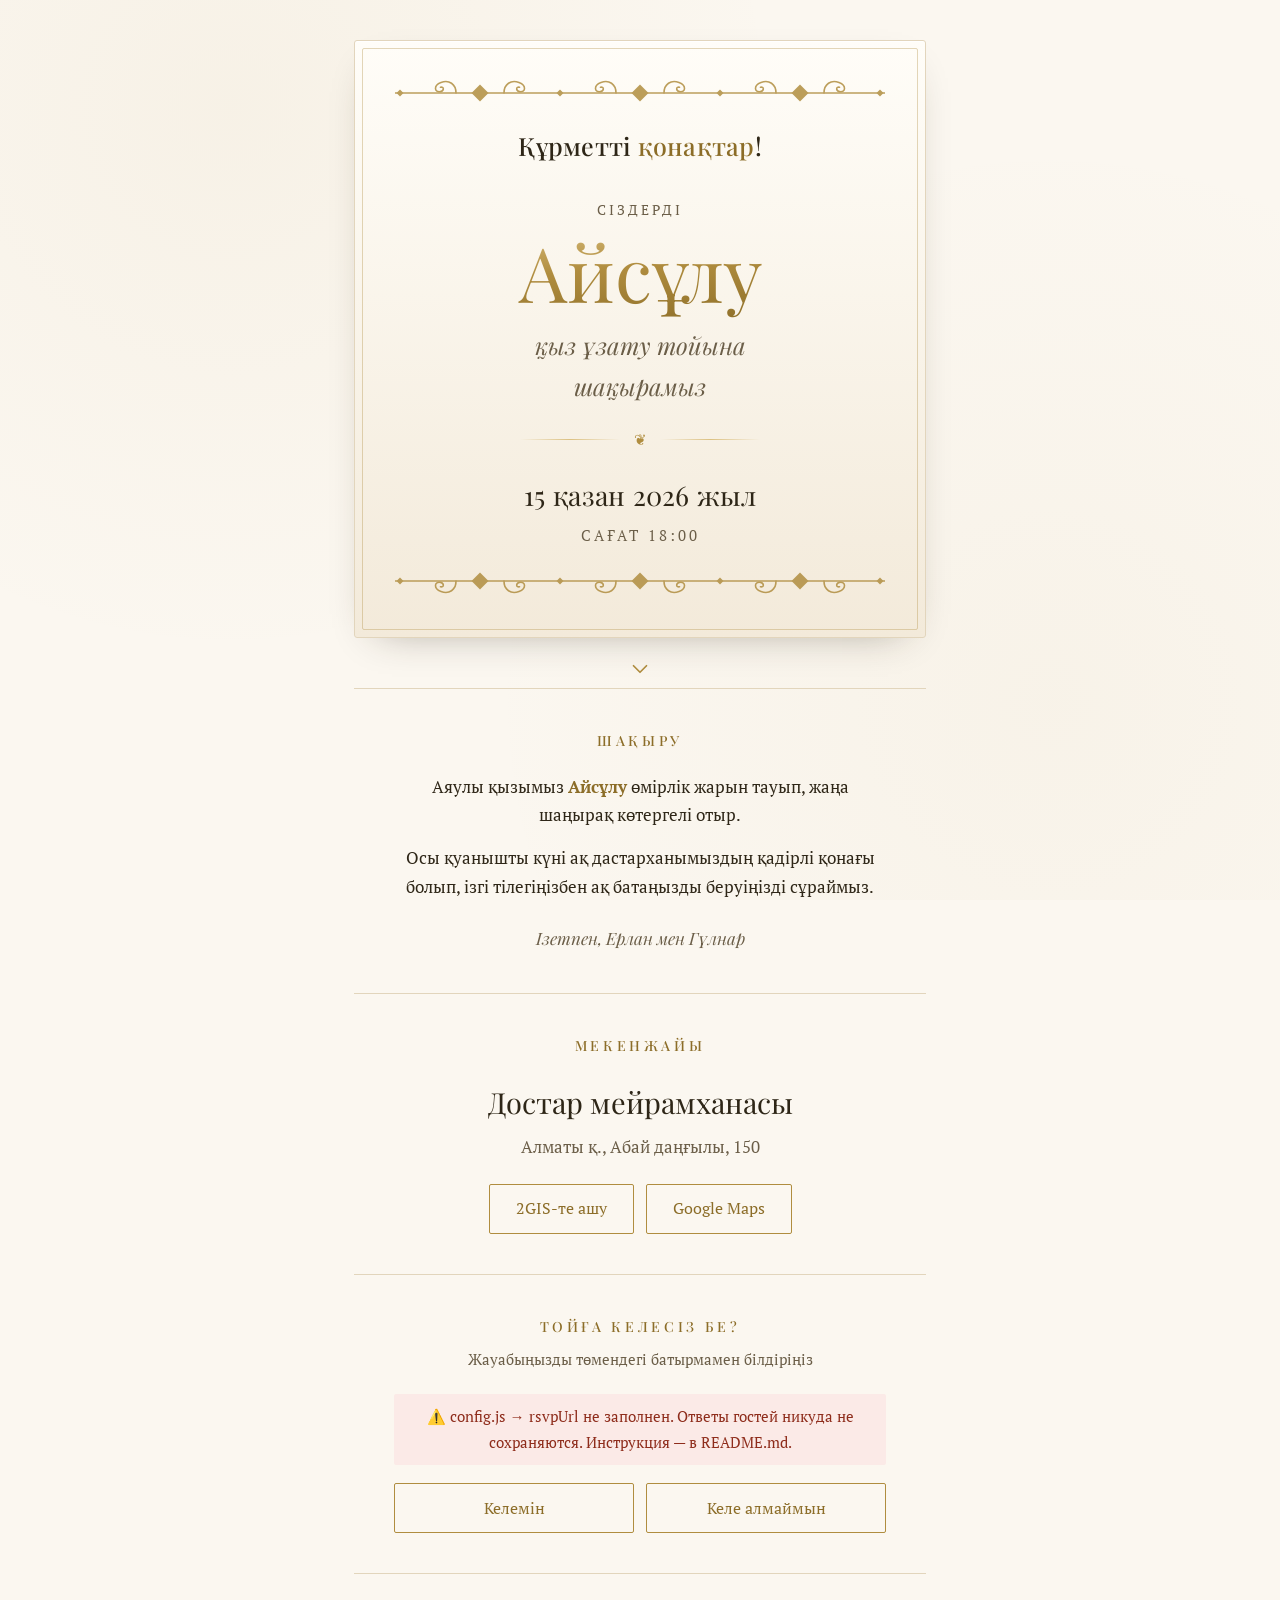
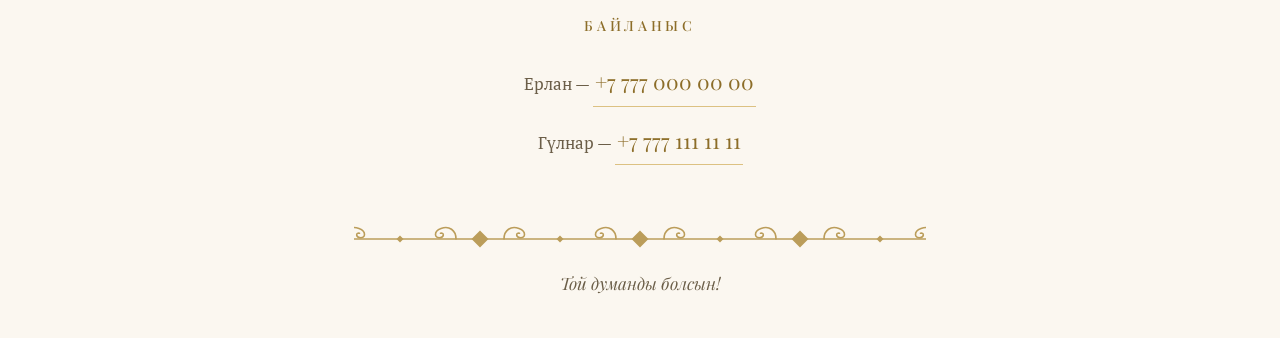
==== index.html @ c357ada1 "init" ====
<!doctype html>
<html lang="kk">
<head>
<meta charset="utf-8">
<meta name="viewport" content="width=device-width, initial-scale=1, viewport-fit=cover">
<title>Қыз ұзату тойына шақыру</title>
<meta name="description" content="Қыз ұзату тойына арналған шақыру">
<meta name="theme-color" content="#FBF7F0">

<meta property="og:type" content="website">
<meta property="og:title" content="Қыз ұзату тойына шақыру">
<meta property="og:description" content="Ақ дастарханымыздың қадірлі қонағы болуыңызды сұраймыз">
<meta property="og:locale" content="kk_KZ">

<link rel="preconnect" href="https://fonts.googleapis.com">
<link rel="preconnect" href="https://fonts.gstatic.com" crossorigin>
<link rel="stylesheet" href="https://fonts.googleapis.com/css2?family=Playfair+Display:ital,wght@0,400;0,500;0,600;1,400&family=PT+Serif:ital,wght@0,400;0,700;1,400&display=swap">
<link rel="stylesheet" href="assets/style.css">
</head>
<body>

<button class="music" id="music-btn" type="button" hidden
        aria-label="Әуенді қосу" title="Әуен">
  <svg viewBox="0 0 24 24" aria-hidden="true"><path d="M9 18V6l10-2v12" fill="none" stroke="currentColor" stroke-width="1.7" stroke-linecap="round" stroke-linejoin="round"/><circle cx="6.5" cy="18" r="2.5" fill="none" stroke="currentColor" stroke-width="1.7"/><circle cx="16.5" cy="16" r="2.5" fill="none" stroke="currentColor" stroke-width="1.7"/></svg>
</button>

<main>

  <!-- ── Бірінші экран ─────────────────────────────────────── -->
  <section class="hero">
    <div class="frame">
      <div class="orn" aria-hidden="true"></div>

      <p class="greet">Құрметті <span id="guest">қонақтар</span>!</p>

      <p class="eyebrow">Сіздерді</p>
      <h1 class="bride" id="bride">Айсұлу</h1>
      <p class="occasion">қыз ұзату тойына<br>шақырамыз</p>

      <div class="rule" aria-hidden="true"><span>❦</span></div>

      <p class="when">
        <span class="when-date" id="date-text">15 қазан 2026 жыл</span>
        <span class="when-time" id="time-text">сағат 18:00</span>
      </p>

      <div class="orn orn--flip" aria-hidden="true"></div>
    </div>
    <div class="scroll-hint" aria-hidden="true">
      <svg viewBox="0 0 24 24"><path d="M6 9l6 6 6-6" fill="none" stroke="currentColor" stroke-width="1.6" stroke-linecap="round" stroke-linejoin="round"/></svg>
    </div>
  </section>

  <!-- ── Шақыру мәтіні ─────────────────────────────────────── -->
  <section class="card reveal">
    <h2>Шақыру</h2>
    <p class="lead">
      Аяулы қызымыз <b id="bride-2">Айсұлу</b> өмірлік жарын тауып,
      жаңа шаңырақ көтергелі отыр.
    </p>
    <p class="lead">
      Осы қуанышты күні ақ дастарханымыздың қадірлі қонағы болып,
      ізгі тілегіңізбен ақ батаңызды беруіңізді сұраймыз.
    </p>
    <p class="sign">Ізетпен, <span id="parents">Ерлан мен Гүлнар</span></p>
  </section>

  <!-- ── Мекенжайы ─────────────────────────────────────────── -->
  <section class="card reveal">
    <h2>Мекенжайы</h2>
    <p class="venue" id="venue">Достар мейрамханасы</p>
    <p class="addr" id="address">Алматы қ., Абай даңғылы, 150</p>
    <div class="row">
      <a class="btn btn--ghost" id="map-2gis" target="_blank" rel="noopener" hidden>2GIS-те ашу</a>
      <a class="btn btn--ghost" id="map-google" target="_blank" rel="noopener" hidden>Google Maps</a>
    </div>
  </section>

  <!-- ── RSVP ──────────────────────────────────────────────── -->
  <section class="card reveal" id="rsvp">
    <h2>Тойға келесіз бе?</h2>
    <p class="hint">Жауабыңызды төмендегі батырмамен білдіріңіз</p>

    <div class="choice" role="group" aria-label="Жауап">
      <button type="button" class="btn btn--choice" data-answer="Келемін">Келемін</button>
      <button type="button" class="btn btn--choice" data-answer="Келе алмаймын">Келе алмаймын</button>
    </div>

    <form class="form" id="rsvp-form" hidden>
      <label class="field">
        <span>Атыңыз</span>
        <input type="text" id="f-name" maxlength="60" autocomplete="name" required>
      </label>

      <label class="field" id="f-guests-wrap">
        <span>Қанша адам боласыз?</span>
        <select id="f-guests">
          <option>1</option><option>2</option><option>3</option>
          <option>4</option><option>5</option><option>5+</option>
        </select>
      </label>

      <label class="field">
        <span>Тілегіңіз <i>(қаласаңыз)</i></span>
        <textarea id="f-note" rows="3" maxlength="500"></textarea>
      </label>

      <button type="submit" class="btn btn--gold" id="f-send">Жіберу</button>
      <p class="err" id="f-err" hidden role="alert"></p>
    </form>

    <div class="done" id="rsvp-done" hidden>
      <div class="rule" aria-hidden="true"><span>❦</span></div>
      <p class="done-title" id="done-title">Рақмет!</p>
      <p class="done-text" id="done-text"></p>
      <button type="button" class="link" id="redo">Жауапты өзгерту</button>
    </div>
  </section>

  <!-- ── Байланыс ──────────────────────────────────────────── -->
  <section class="card reveal">
    <h2>Байланыс</h2>
    <ul class="contacts" id="contacts"></ul>
  </section>

  <footer>
    <div class="orn" aria-hidden="true"></div>
    <p>Той думанды болсын!</p>
  </footer>

</main>

<audio id="bg-music" loop preload="none"></audio>

<script src="config.js"></script>
<script src="assets/app.js"></script>
</body>
</html>
---- assets/style.css ----
/* ═══════════════════════════════════════════════════════════════
   Қыз ұзату — шақыру. Mobile-first.
   ═══════════════════════════════════════════════════════════════ */

:root {
  --cream:      #FBF7F0;
  --cream-deep: #F3EADA;
  --ink:        #2E2617;
  --ink-soft:   #6B5E48;
  --gold:       #B08D3F;
  --gold-lite:  #DCC182;
  --gold-deep:  #8C6D28;
  --line:       #E2D5BC;

  --serif:  'Playfair Display', 'PT Serif', Georgia, 'Times New Roman', serif;
  --body:   'PT Serif', Georgia, 'Times New Roman', serif;

  --pad: clamp(20px, 6vw, 40px);
}

* { box-sizing: border-box; }

/* Атрибут hidden обязан побеждать: у .music, .choice, .btn и .field
   задан свой display, а он перебивает display:none от [hidden]. */
[hidden] { display: none !important; }

html { -webkit-text-size-adjust: 100%; }

body {
  margin: 0;
  background: var(--cream);
  background-image:
    radial-gradient(circle at 18% 12%, rgba(176,141,63,.055), transparent 42%),
    radial-gradient(circle at 82% 78%, rgba(176,141,63,.045), transparent 45%);
  background-attachment: fixed;
  color: var(--ink);
  font-family: var(--body);
  font-size: 17px;
  line-height: 1.7;
  overflow-x: hidden;
}

main {
  max-width: 620px;
  margin: 0 auto;
  padding: clamp(16px, 5vw, 32px) clamp(14px, 4vw, 24px) 0;
}

/* ── Орнамент ─────────────────────────────────────────────── */
.orn {
  height: 36px;
  background: url('ornament.svg') repeat-x center / auto 36px;
  opacity: .85;
}
.orn--flip { transform: scaleY(-1); }

.rule {
  display: flex;
  align-items: center;
  gap: 14px;
  margin: 26px auto;
  max-width: 240px;
  color: var(--gold);
}
.rule::before, .rule::after {
  content: '';
  flex: 1;
  height: 1px;
  background: linear-gradient(90deg, transparent, var(--gold-lite), transparent);
}
.rule span { font-size: 15px; line-height: 1; }

/* ── Бірінші экран ────────────────────────────────────────── */
.hero { padding: 8px 0 4px; }

.frame {
  position: relative;
  padding: 26px var(--pad) 30px;
  text-align: center;
  background: linear-gradient(180deg, #FFFDF8, var(--cream-deep));
  border: 1px solid var(--line);
  border-radius: 3px;
  box-shadow: 0 1px 0 #fff inset, 0 14px 40px -24px rgba(46,38,23,.45);
}
/* внутренняя золотая линия */
.frame::after {
  content: '';
  position: absolute;
  inset: 7px;
  border: 1px solid rgba(176,141,63,.35);
  border-radius: 2px;
  pointer-events: none;
}

.greet {
  margin: 22px 0 0;
  font-family: var(--serif);
  font-size: clamp(19px, 5.4vw, 25px);
  font-weight: 500;
  letter-spacing: .01em;
}
#guest { color: var(--gold-deep); }   /* без nowrap: длинные имена должны переноситься */

.eyebrow {
  margin: 30px 0 0;
  font-size: 14px;
  letter-spacing: .22em;
  text-transform: uppercase;
  color: var(--ink-soft);
}

.bride {
  margin: 6px 0 2px;
  font-family: var(--serif);
  font-weight: 400;
  font-size: clamp(46px, 15vw, 76px);
  line-height: 1.05;
  background: linear-gradient(175deg, var(--gold-lite) 4%, var(--gold) 44%, var(--gold-deep) 96%);
  -webkit-background-clip: text;
  background-clip: text;
  color: var(--gold);
  -webkit-text-fill-color: transparent;
  /* ә ғ қ ң ө ұ ү һ имеют выносные элементы — даём воздух */
  padding: .06em .04em .12em;
}

.occasion {
  margin: 4px 0 0;
  font-family: var(--serif);
  font-style: italic;
  font-size: clamp(19px, 5vw, 24px);
  color: var(--ink-soft);
}

.when { margin: 0 0 22px; }
.when-date, .when-time { display: block; }
.when-date {
  font-family: var(--serif);
  font-size: clamp(21px, 5.6vw, 27px);
  letter-spacing: .01em;
}
.when-time {
  margin-top: 4px;
  font-size: 15px;
  letter-spacing: .2em;
  text-transform: uppercase;
  color: var(--ink-soft);
}

.scroll-hint {
  display: flex;
  justify-content: center;
  padding: 18px 0 2px;
  color: var(--gold);
  animation: bob 2.4s ease-in-out infinite;
}
.scroll-hint svg { width: 26px; height: 26px; }
@keyframes bob {
  0%, 100% { transform: translateY(0);   opacity: .55; }
  50%      { transform: translateY(6px); opacity: 1; }
}

/* ── Блоки ────────────────────────────────────────────────── */
.card {
  padding: clamp(26px, 7vw, 40px) var(--pad);
  text-align: center;
  border-top: 1px solid var(--line);
}
.card:first-of-type { border-top: none; }

h2 {
  margin: 0 0 20px;
  font-family: var(--serif);
  font-weight: 500;
  font-size: 14px;
  letter-spacing: .26em;
  text-transform: uppercase;
  color: var(--gold-deep);
}

.lead { margin: 0 0 14px; }
.lead b { font-weight: 700; color: var(--gold-deep); }

.sign {
  margin: 22px 0 0;
  font-family: var(--serif);
  font-style: italic;
  color: var(--ink-soft);
}

.venue {
  margin: 0;
  font-family: var(--serif);
  font-size: clamp(23px, 6vw, 29px);
}
.addr { margin: 6px 0 22px; color: var(--ink-soft); }

.hint { margin: -12px 0 22px; font-size: 15px; color: var(--ink-soft); }

/* ── Кнопки ───────────────────────────────────────────────── */
.row, .choice {
  display: flex;
  flex-wrap: wrap;
  justify-content: center;
  gap: 12px;
}

.btn {
  display: inline-flex;
  align-items: center;
  justify-content: center;
  min-height: 50px;
  padding: 13px 26px;
  border: 1px solid var(--gold);
  border-radius: 2px;
  background: transparent;
  color: var(--gold-deep);
  font-family: var(--body);
  font-size: 16px;
  line-height: 1.2;
  text-decoration: none;
  cursor: pointer;
  transition: background .18s, color .18s, border-color .18s, transform .12s;
  -webkit-tap-highlight-color: transparent;
}
.btn:active { transform: scale(.98); }

.btn--ghost:hover { background: rgba(176,141,63,.09); }

.btn--choice { flex: 1 1 44%; min-width: 150px; }
.btn--choice[aria-pressed="true"] {
  background: var(--gold);
  border-color: var(--gold);
  color: #fff;
}

.btn--gold {
  width: 100%;
  margin-top: 6px;
  background: linear-gradient(180deg, var(--gold-lite), var(--gold));
  border-color: var(--gold-deep);
  color: #fff;
  letter-spacing: .06em;
}
.btn--gold:disabled { opacity: .55; cursor: default; }

.link {
  margin-top: 14px;
  padding: 10px 4px;
  border: 0;
  background: none;
  color: var(--gold-deep);
  font-family: var(--body);
  font-size: 15px;
  text-decoration: underline;
  text-underline-offset: 3px;
  cursor: pointer;
}

/* ── Форма ────────────────────────────────────────────────── */
.form {
  margin-top: 22px;
  text-align: left;
  animation: fade .35s ease both;
}

.field { display: block; margin-bottom: 16px; }
.field > span {
  display: block;
  margin-bottom: 6px;
  font-size: 14px;
  letter-spacing: .1em;
  text-transform: uppercase;
  color: var(--ink-soft);
}
.field > span i { font-style: italic; text-transform: none; letter-spacing: 0; }

input, select, textarea {
  width: 100%;
  min-height: 50px;
  padding: 12px 14px;
  border: 1px solid var(--line);
  border-radius: 2px;
  background: #FFFDF8;
  color: var(--ink);
  font-family: var(--body);
  font-size: 16px;               /* < 16px → iOS зумит страницу */
  line-height: 1.4;
}
textarea { min-height: 88px; resize: vertical; }
input:focus, select:focus, textarea:focus {
  outline: none;
  border-color: var(--gold);
  box-shadow: 0 0 0 3px rgba(176,141,63,.14);
}

.err {
  margin: 12px 0 0;
  padding: 10px 12px;
  border-radius: 2px;
  background: #FBEAE7;
  color: #8E2C1B;
  font-size: 15px;
}

.done { animation: fade .35s ease both; }
.done-title {
  margin: 0;
  font-family: var(--serif);
  font-size: clamp(26px, 7vw, 34px);
  color: var(--gold-deep);
}
.done-text { margin: 8px 0 0; color: var(--ink-soft); }

@keyframes fade {
  from { opacity: 0; transform: translateY(8px); }
  to   { opacity: 1; transform: none; }
}

/* ── Контакты ─────────────────────────────────────────────── */
.contacts { margin: 0; padding: 0; list-style: none; }
.contacts li + li { margin-top: 10px; }
.contacts .who { color: var(--ink-soft); }
.contacts a {
  display: inline-block;
  padding: 6px 2px;
  font-family: var(--serif);
  font-size: 21px;
  color: var(--gold-deep);
  text-decoration: none;
  border-bottom: 1px solid var(--gold-lite);
}

/* ── Подвал ───────────────────────────────────────────────── */
footer { padding: 8px 0 40px; text-align: center; }
footer p {
  margin: 20px 0 0;
  font-family: var(--serif);
  font-style: italic;
  color: var(--ink-soft);
}

/* ── Кнопка музыки ────────────────────────────────────────── */
.music {
  position: fixed;
  right: max(14px, env(safe-area-inset-right));
  bottom: max(14px, env(safe-area-inset-bottom));
  z-index: 10;
  width: 50px;
  height: 50px;
  display: grid;
  place-items: center;
  border: 1px solid var(--gold);
  border-radius: 50%;
  background: rgba(251,247,240,.94);
  backdrop-filter: blur(6px);
  color: var(--gold-deep);
  cursor: pointer;
  box-shadow: 0 6px 20px -10px rgba(46,38,23,.6);
}
.music svg { width: 22px; height: 22px; }
.music[aria-pressed="true"] { background: var(--gold); color: #fff; }
.music[aria-pressed="true"] svg { animation: pulse 1.6s ease-in-out infinite; }
@keyframes pulse {
  0%, 100% { opacity: 1; }
  50%      { opacity: .5; }
}

/* ── Появление при скролле ────────────────────────────────── */
.reveal {
  opacity: 0;
  transform: translateY(18px);
  transition: opacity .7s ease, transform .7s ease;
}
.reveal.in { opacity: 1; transform: none; }

@media (prefers-reduced-motion: reduce) {
  .reveal { opacity: 1; transform: none; transition: none; }
  .scroll-hint, .music[aria-pressed="true"] svg { animation: none; }
  .form, .done { animation: none; }
}
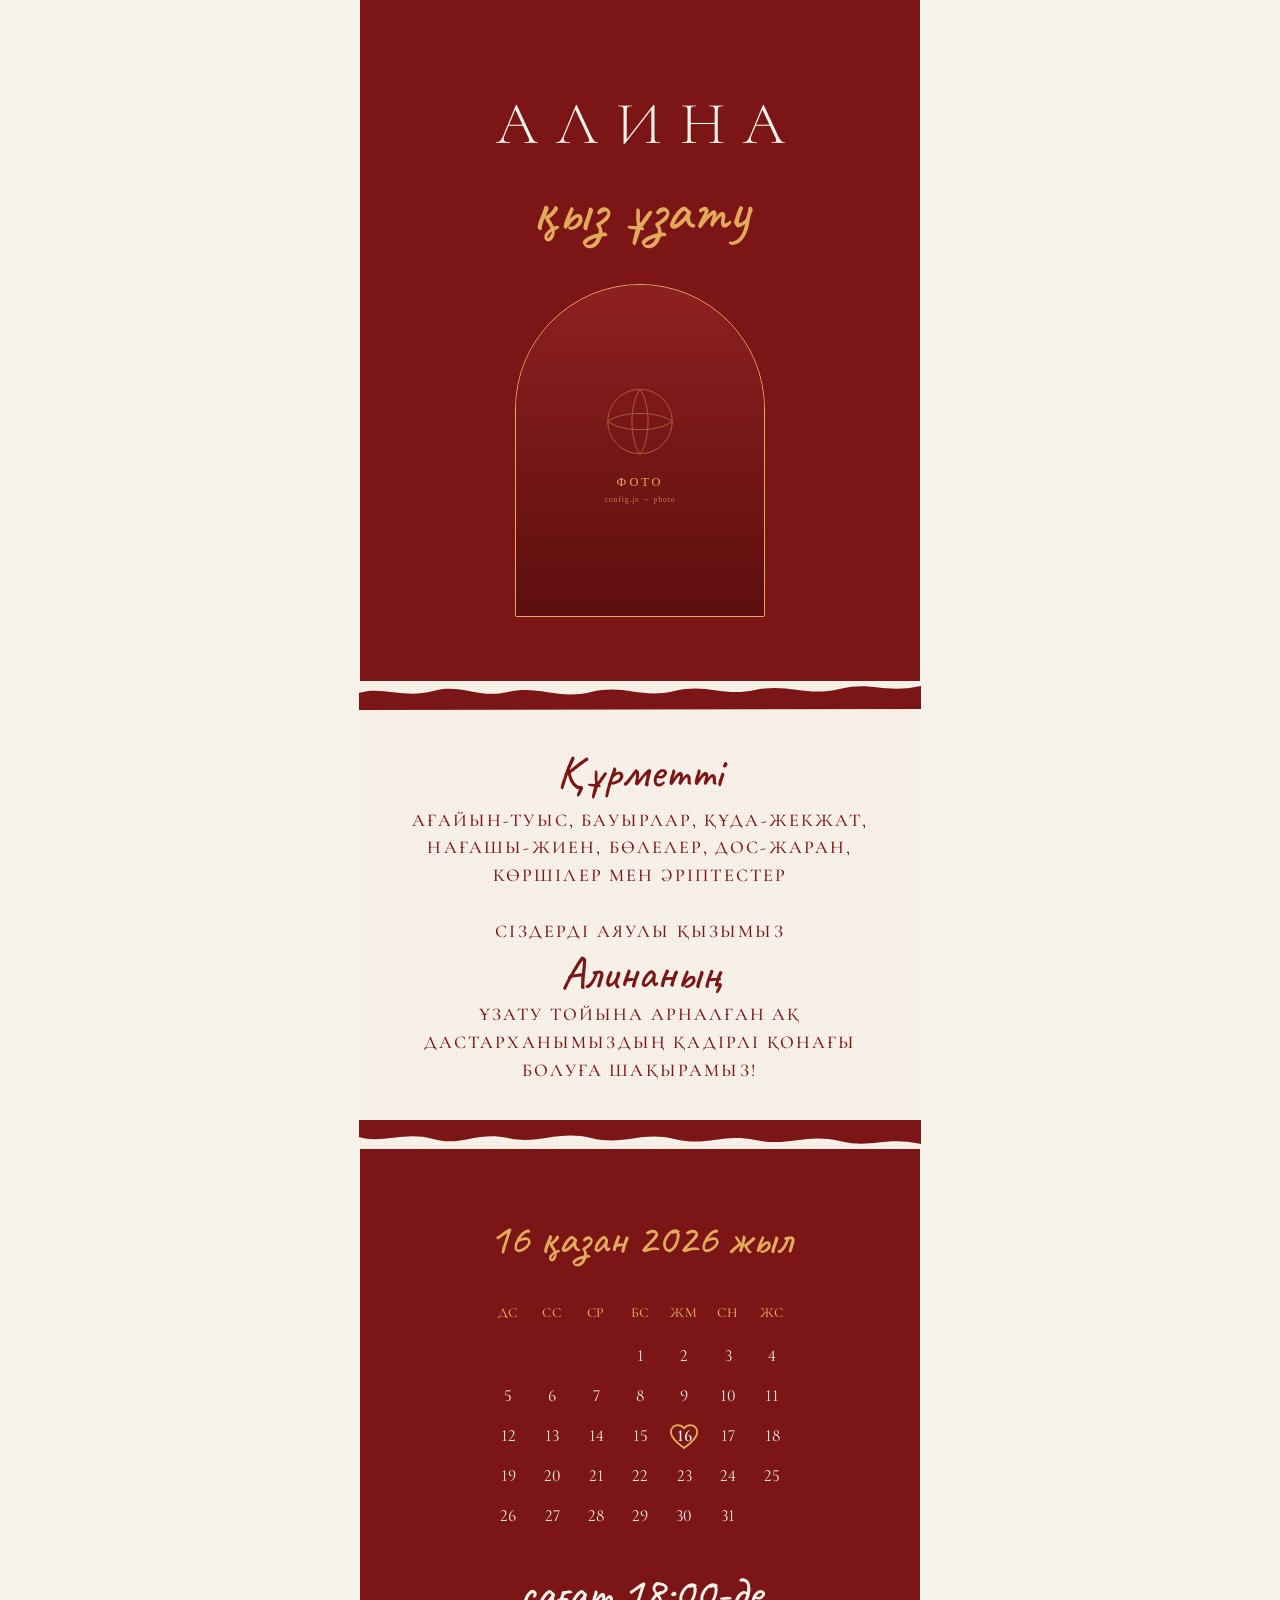
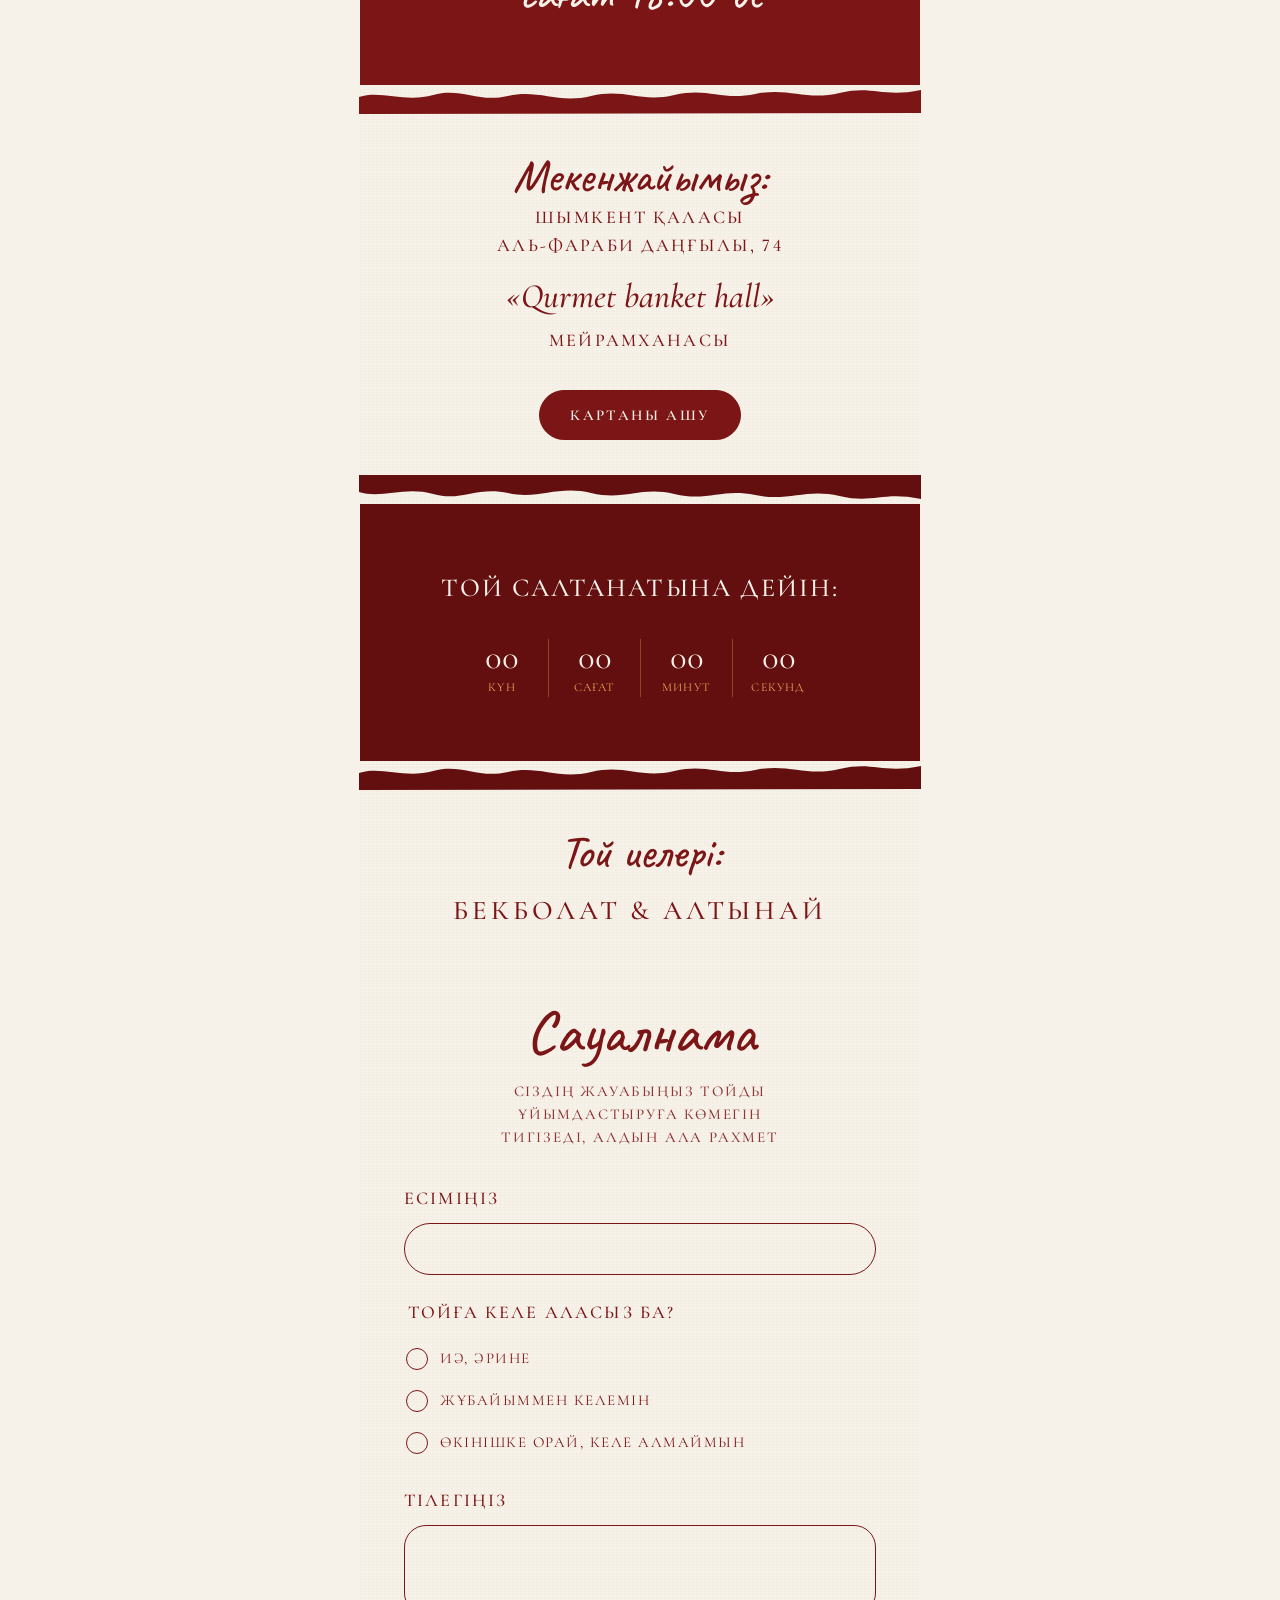
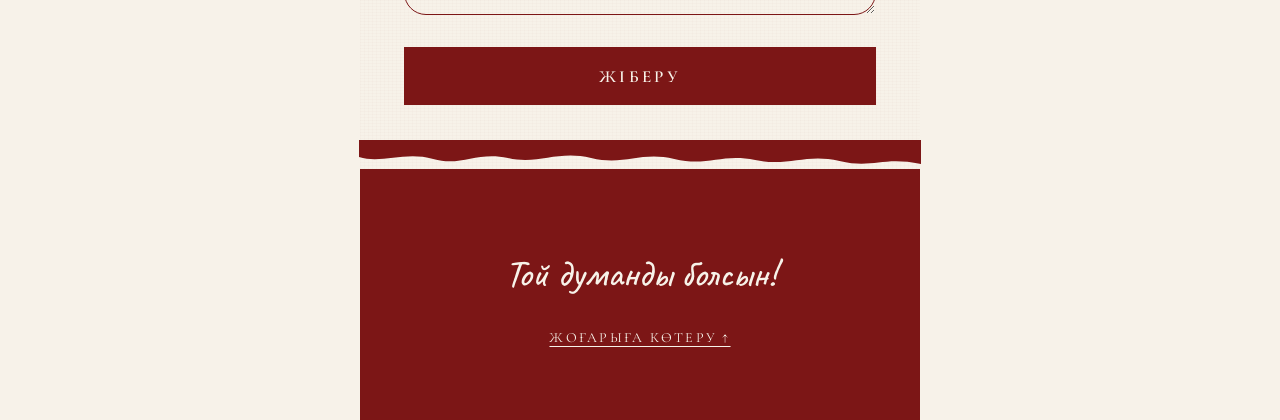
==== commit e664adac: "Редизайн под шаблон: бордо/золото, арка, календарь, обратный отсчёт, форма на три варианта" ====
--- a/index.html
+++ b/index.html
@@ -5,7 +5,7 @@
 <meta name="viewport" content="width=device-width, initial-scale=1, viewport-fit=cover">
 <title>Қыз ұзату тойына шақыру</title>
 <meta name="description" content="Қыз ұзату тойына арналған шақыру">
-<meta name="theme-color" content="#FBF7F0">
+<meta name="theme-color" content="#7C1616">
 
 <meta property="og:type" content="website">
 <meta property="og:title" content="Қыз ұзату тойына шақыру">
@@ -14,121 +14,148 @@
 
 <link rel="preconnect" href="https://fonts.googleapis.com">
 <link rel="preconnect" href="https://fonts.gstatic.com" crossorigin>
-<link rel="stylesheet" href="https://fonts.googleapis.com/css2?family=Playfair+Display:ital,wght@0,400;0,500;0,600;1,400&family=PT+Serif:ital,wght@0,400;0,700;1,400&display=swap">
+<link rel="stylesheet" href="https://fonts.googleapis.com/css2?family=Cormorant+Infant:ital,wght@0,300;0,400;0,500;0,600;0,700;1,400;1,600&family=Caveat:wght@400;600;700&display=swap">
 <link rel="stylesheet" href="assets/style.css">
 </head>
 <body>
 
-<button class="music" id="music-btn" type="button" hidden
-        aria-label="Әуенді қосу" title="Әуен">
-  <svg viewBox="0 0 24 24" aria-hidden="true"><path d="M9 18V6l10-2v12" fill="none" stroke="currentColor" stroke-width="1.7" stroke-linecap="round" stroke-linejoin="round"/><circle cx="6.5" cy="18" r="2.5" fill="none" stroke="currentColor" stroke-width="1.7"/><circle cx="16.5" cy="16" r="2.5" fill="none" stroke="currentColor" stroke-width="1.7"/></svg>
-</button>
+<!-- ══ 1. Бірінші экран ══════════════════════════════════════ -->
+<section class="s wine hero">
+  <h1 class="bride" id="bride">Алина</h1>
+  <p class="script script--xl">қыз ұзату</p>
 
-<main>
+  <div class="arch" id="arch">
+    <img id="photo" alt="" decoding="async">
+  </div>
 
-  <!-- ── Бірінші экран ─────────────────────────────────────── -->
-  <section class="hero">
-    <div class="frame">
-      <div class="orn" aria-hidden="true"></div>
+  <button class="pill" id="music-btn" type="button" hidden aria-pressed="false">ӘУЕНДІ ҚОСУ</button>
 
-      <p class="greet">Құрметті <span id="guest">қонақтар</span>!</p>
+  <svg class="tear tear--down" viewBox="0 0 1000 30" preserveAspectRatio="none" aria-hidden="true">
+    <path d="M0 30V13c40-7 82 6 132-2s78 8 133 1 88 8 148 0 88 7 148-1 84 6 144-1 90 7 150-1 76 5 145-3v23z"/>
+  </svg>
+</section>
 
-      <p class="eyebrow">Сіздерді</p>
-      <h1 class="bride" id="bride">Айсұлу</h1>
-      <p class="occasion">қыз ұзату тойына<br>шақырамыз</p>
+<!-- ══ 2. Шақыру ═════════════════════════════════════════════ -->
+<section class="s cream">
+  <p class="script script--l">Құрметті</p>
+  <p class="caps audience"><span id="guest-line">ағайын-туыс, бауырлар</span></p>
 
-      <div class="rule" aria-hidden="true"><span>❦</span></div>
+  <p class="caps mt">СІЗДЕРДІ АЯУЛЫ ҚЫЗЫМЫЗ</p>
+  <p class="script script--l" id="bride-2">Алинаның</p>
+  <p class="caps">
+    ҰЗАТУ ТОЙЫНА АРНАЛҒАН АҚ ДАСТАРХАНЫМЫЗДЫҢ
+    ҚАДІРЛІ ҚОНАҒЫ БОЛУҒА ШАҚЫРАМЫЗ!
+  </p>
+</section>
 
-      <p class="when">
-        <span class="when-date" id="date-text">15 қазан 2026 жыл</span>
-        <span class="when-time" id="time-text">сағат 18:00</span>
-      </p>
+<!-- ══ 3. Күні ═══════════════════════════════════════════════ -->
+<section class="s wine s--cal">
+  <svg class="tear tear--up" viewBox="0 0 1000 30" preserveAspectRatio="none" aria-hidden="true">
+    <path d="M0 0v17c40 7 82-6 132 2s78-8 133-1 88-8 148 0 88-7 148 1 84-6 144 1 90-7 150 1 76-5 145 3V0z"/>
+  </svg>
 
-      <div class="orn orn--flip" aria-hidden="true"></div>
-    </div>
-    <div class="scroll-hint" aria-hidden="true">
-      <svg viewBox="0 0 24 24"><path d="M6 9l6 6 6-6" fill="none" stroke="currentColor" stroke-width="1.6" stroke-linecap="round" stroke-linejoin="round"/></svg>
-    </div>
-  </section>
+  <p class="script script--xl" id="cal-date">16 қазан 2026</p>
+  <table class="cal" id="cal" aria-label="Той күні"></table>
+  <p class="script script--l" id="cal-time">сағат 18:00-де</p>
 
-  <!-- ── Шақыру мәтіні ─────────────────────────────────────── -->
-  <section class="card reveal">
-    <h2>Шақыру</h2>
-    <p class="lead">
-      Аяулы қызымыз <b id="bride-2">Айсұлу</b> өмірлік жарын тауып,
-      жаңа шаңырақ көтергелі отыр.
-    </p>
-    <p class="lead">
-      Осы қуанышты күні ақ дастарханымыздың қадірлі қонағы болып,
-      ізгі тілегіңізбен ақ батаңызды беруіңізді сұраймыз.
-    </p>
-    <p class="sign">Ізетпен, <span id="parents">Ерлан мен Гүлнар</span></p>
-  </section>
+  <svg class="tear tear--down" viewBox="0 0 1000 30" preserveAspectRatio="none" aria-hidden="true">
+    <path d="M0 30V13c40-7 82 6 132-2s78 8 133 1 88 8 148 0 88 7 148-1 84 6 144-1 90 7 150-1 76 5 145-3v23z"/>
+  </svg>
+</section>
 
-  <!-- ── Мекенжайы ─────────────────────────────────────────── -->
-  <section class="card reveal">
-    <h2>Мекенжайы</h2>
-    <p class="venue" id="venue">Достар мейрамханасы</p>
-    <p class="addr" id="address">Алматы қ., Абай даңғылы, 150</p>
-    <div class="row">
-      <a class="btn btn--ghost" id="map-2gis" target="_blank" rel="noopener" hidden>2GIS-те ашу</a>
-      <a class="btn btn--ghost" id="map-google" target="_blank" rel="noopener" hidden>Google Maps</a>
-    </div>
-  </section>
+<!-- ══ 4. Мекенжайы ══════════════════════════════════════════ -->
+<section class="s cream">
+  <p class="script script--l">Мекенжайымыз:</p>
+  <p class="caps" id="city">Шымкент қаласы</p>
+  <p class="caps" id="address">Аль-Фараби даңғылы, 74</p>
+  <p class="venue" id="venue">«Qurmet banket hall»</p>
+  <p class="caps">МЕЙРАМХАНАСЫ</p>
 
-  <!-- ── RSVP ──────────────────────────────────────────────── -->
-  <section class="card reveal" id="rsvp">
-    <h2>Тойға келесіз бе?</h2>
-    <p class="hint">Жауабыңызды төмендегі батырмамен білдіріңіз</p>
+  <div class="row">
+    <a class="pill pill--wine" id="map-2gis" target="_blank" rel="noopener" hidden>КАРТАНЫ АШУ</a>
+    <a class="pill pill--wine" id="map-google" target="_blank" rel="noopener" hidden>GOOGLE MAPS</a>
+  </div>
+</section>
 
-    <div class="choice" role="group" aria-label="Жауап">
-      <button type="button" class="btn btn--choice" data-answer="Келемін">Келемін</button>
-      <button type="button" class="btn btn--choice" data-answer="Келе алмаймын">Келе алмаймын</button>
+<!-- ══ 5. Кері санақ ═════════════════════════════════════════ -->
+<section class="s wine wine--deep">
+  <svg class="tear tear--up" viewBox="0 0 1000 30" preserveAspectRatio="none" aria-hidden="true">
+    <path d="M0 0v17c40 7 82-6 132 2s78-8 133-1 88-8 148 0 88-7 148 1 84-6 144 1 90-7 150 1 76-5 145 3V0z"/>
+  </svg>
+
+  <h2 class="caps caps--big">ТОЙ САЛТАНАТЫНА ДЕЙІН:</h2>
+  <div class="count" id="count">
+    <div class="count-cell"><b id="c-d">00</b><span>КҮН</span></div>
+    <div class="count-cell"><b id="c-h">00</b><span>САҒАТ</span></div>
+    <div class="count-cell"><b id="c-m">00</b><span>МИНУТ</span></div>
+    <div class="count-cell"><b id="c-s">00</b><span>СЕКУНД</span></div>
+  </div>
+
+  <svg class="tear tear--down" viewBox="0 0 1000 30" preserveAspectRatio="none" aria-hidden="true">
+    <path d="M0 30V13c40-7 82 6 132-2s78 8 133 1 88 8 148 0 88 7 148-1 84 6 144-1 90 7 150-1 76 5 145-3v23z"/>
+  </svg>
+</section>
+
+<!-- ══ 6. Той иелері ═════════════════════════════════════════ -->
+<section class="s cream s--hosts">
+  <p class="script script--l">Той иелері:</p>
+  <p class="hosts" id="hosts">Бекболат &amp; Алтынай</p>
+</section>
+
+<!-- ══ 7. Сауалнама ══════════════════════════════════════════ -->
+<section class="s cream" id="rsvp">
+  <p class="script script--xl">Сауалнама</p>
+  <p class="caps note">
+    СІЗДІҢ ЖАУАБЫҢЫЗ ТОЙДЫ ҰЙЫМДАСТЫРУҒА
+    КӨМЕГІН ТИГІЗЕДІ, АЛДЫН АЛА РАХМЕТ
+  </p>
+
+  <form class="form" id="rsvp-form">
+    <label class="fld">
+      <span class="caps">ЕСІМІҢІЗ</span>
+      <input type="text" id="f-name" maxlength="60" autocomplete="name" required>
+    </label>
+
+    <fieldset class="fld">
+      <legend class="caps">ТОЙҒА КЕЛЕ АЛАСЫЗ БА?</legend>
+      <div id="f-answers"></div>
+    </fieldset>
+
+    <div class="fld" id="f-guests-wrap" hidden>
+      <span class="caps">ҚОНАҚТАР САНЫ?</span>
+      <div class="counter">
+        <button type="button" id="g-minus" aria-label="Азайту">−</button>
+        <output id="g-val">1</output>
+        <button type="button" id="g-plus" aria-label="Көбейту">+</button>
+      </div>
     </div>
 
-    <form class="form" id="rsvp-form" hidden>
-      <label class="field">
-        <span>Атыңыз</span>
-        <input type="text" id="f-name" maxlength="60" autocomplete="name" required>
-      </label>
+    <label class="fld">
+      <span class="caps">ТІЛЕГІҢІЗ</span>
+      <textarea id="f-note" rows="3" maxlength="500"></textarea>
+    </label>
 
-      <label class="field" id="f-guests-wrap">
-        <span>Қанша адам боласыз?</span>
-        <select id="f-guests">
-          <option>1</option><option>2</option><option>3</option>
-          <option>4</option><option>5</option><option>5+</option>
-        </select>
-      </label>
+    <button type="submit" class="send" id="f-send">ЖІБЕРУ</button>
+    <p class="err" id="f-err" hidden role="alert"></p>
+  </form>
 
-      <label class="field">
-        <span>Тілегіңіз <i>(қаласаңыз)</i></span>
-        <textarea id="f-note" rows="3" maxlength="500"></textarea>
-      </label>
+  <div class="done" id="rsvp-done" hidden>
+    <p class="script script--l" id="done-title">Рақмет!</p>
+    <p class="caps" id="done-text"></p>
+    <button type="button" class="link" id="redo">ЖАУАПТЫ ӨЗГЕРТУ</button>
+  </div>
+</section>
 
-      <button type="submit" class="btn btn--gold" id="f-send">Жіберу</button>
-      <p class="err" id="f-err" hidden role="alert"></p>
-    </form>
+<!-- ══ 8. Подвал ═════════════════════════════════════════════ -->
+<footer class="s wine">
+  <svg class="tear tear--up" viewBox="0 0 1000 30" preserveAspectRatio="none" aria-hidden="true">
+    <path d="M0 0v17c40 7 82-6 132 2s78-8 133-1 88-8 148 0 88-7 148 1 84-6 144 1 90-7 150 1 76-5 145 3V0z"/>
+  </svg>
 
-    <div class="done" id="rsvp-done" hidden>
-      <div class="rule" aria-hidden="true"><span>❦</span></div>
-      <p class="done-title" id="done-title">Рақмет!</p>
-      <p class="done-text" id="done-text"></p>
-      <button type="button" class="link" id="redo">Жауапты өзгерту</button>
-    </div>
-  </section>
-
-  <!-- ── Байланыс ──────────────────────────────────────────── -->
-  <section class="card reveal">
-    <h2>Байланыс</h2>
-    <ul class="contacts" id="contacts"></ul>
-  </section>
-
-  <footer>
-    <div class="orn" aria-hidden="true"></div>
-    <p>Той думанды болсын!</p>
-  </footer>
-
-</main>
+  <ul class="contacts" id="contacts"></ul>
+  <p class="script">Той думанды болсын!</p>
+  <button type="button" class="link" id="totop">ЖОҒАРЫҒА КӨТЕРУ ↑</button>
+</footer>
 
 <audio id="bg-music" loop preload="none"></audio>
 
--- a/assets/style.css
+++ b/assets/style.css
@@ -1,27 +1,26 @@
 /* ═══════════════════════════════════════════════════════════════
-   Қыз ұзату — шақыру. Mobile-first.
+   Қыз ұзату — шақыру. Mobile-first, бордо + золото.
    ═══════════════════════════════════════════════════════════════ */
 
 :root {
-  --cream:      #FBF7F0;
-  --cream-deep: #F3EADA;
-  --ink:        #2E2617;
-  --ink-soft:   #6B5E48;
-  --gold:       #B08D3F;
-  --gold-lite:  #DCC182;
-  --gold-deep:  #8C6D28;
-  --line:       #E2D5BC;
-
-  --serif:  'Playfair Display', 'PT Serif', Georgia, 'Times New Roman', serif;
-  --body:   'PT Serif', Georgia, 'Times New Roman', serif;
-
-  --pad: clamp(20px, 6vw, 40px);
+  --wine:      #7C1616;
+  --wine-deep: #640F0F;
+  --gold:      #E4AA5C;
+  --gold-dim:  #B98B45;
+  --cream:     #F7F2E9;
+  --cream-hi:  #FFFCF6;
+  --ink:       #3A2A22;
+
+  --serif:  'Cormorant Infant', Georgia, 'Times New Roman', serif;
+  --script: 'Caveat', 'Cormorant Infant', cursive;
+
+  --pad: clamp(22px, 7vw, 44px);
 }
 
 * { box-sizing: border-box; }
 
-/* Атрибут hidden обязан побеждать: у .music, .choice, .btn и .field
-   задан свой display, а он перебивает display:none от [hidden]. */
+/* Атрибут hidden обязан побеждать: у многих классов ниже задан свой
+   display, а он перебивает display:none, который даёт [hidden]. */
 [hidden] { display: none !important; }
 
 html { -webkit-text-size-adjust: 100%; }
@@ -29,353 +28,362 @@
 body {
   margin: 0;
   background: var(--cream);
+  color: var(--ink);
+  font-family: var(--serif);
+  font-size: 17px;
+  line-height: 1.6;
+  overflow-x: hidden;
+}
+
+/* ── Секции и рваные края ─────────────────────────────────── */
+.s {
+  position: relative;
+  max-width: 560px;
+  margin: 0 auto;
+  padding: clamp(40px, 11vw, 64px) var(--pad);
+  text-align: center;
+}
+
+/* два кремовых блока подряд не должны давать двойной отступ */
+.cream + .cream { padding-top: 0; }
+
+.cream {
+  background: var(--cream);
+  /* лёгкая фактура бумаги */
   background-image:
-    radial-gradient(circle at 18% 12%, rgba(176,141,63,.055), transparent 42%),
-    radial-gradient(circle at 82% 78%, rgba(176,141,63,.045), transparent 45%);
-  background-attachment: fixed;
-  color: var(--ink);
-  font-family: var(--body);
-  font-size: 17px;
-  line-height: 1.7;
-  overflow-x: hidden;
-}
-
-main {
-  max-width: 620px;
-  margin: 0 auto;
-  padding: clamp(16px, 5vw, 32px) clamp(14px, 4vw, 24px) 0;
-}
-
-/* ── Орнамент ─────────────────────────────────────────────── */
-.orn {
-  height: 36px;
-  background: url('ornament.svg') repeat-x center / auto 36px;
-  opacity: .85;
-}
-.orn--flip { transform: scaleY(-1); }
-
-.rule {
-  display: flex;
-  align-items: center;
-  gap: 14px;
-  margin: 26px auto;
-  max-width: 240px;
-  color: var(--gold);
-}
-.rule::before, .rule::after {
-  content: '';
-  flex: 1;
-  height: 1px;
-  background: linear-gradient(90deg, transparent, var(--gold-lite), transparent);
-}
-.rule span { font-size: 15px; line-height: 1; }
-
-/* ── Бірінші экран ────────────────────────────────────────── */
-.hero { padding: 8px 0 4px; }
-
-.frame {
-  position: relative;
-  padding: 26px var(--pad) 30px;
-  text-align: center;
-  background: linear-gradient(180deg, #FFFDF8, var(--cream-deep));
-  border: 1px solid var(--line);
-  border-radius: 3px;
-  box-shadow: 0 1px 0 #fff inset, 0 14px 40px -24px rgba(46,38,23,.45);
-}
-/* внутренняя золотая линия */
-.frame::after {
-  content: '';
+    repeating-linear-gradient(0deg,   rgba(124,22,22,.014) 0 1px, transparent 1px 3px),
+    repeating-linear-gradient(90deg,  rgba(124,22,22,.014) 0 1px, transparent 1px 4px);
+  color: var(--wine);
+}
+
+.wine {
+  background: var(--wine);
+  color: var(--wine);              /* цвет для рваных краёв */
+}
+.wine--deep { background: var(--wine-deep); color: var(--wine-deep); }
+
+.tear {
   position: absolute;
-  inset: 7px;
-  border: 1px solid rgba(176,141,63,.35);
-  border-radius: 2px;
+  left: -1px;
+  width: calc(100% + 2px);
+  height: 30px;
+  fill: currentColor;
   pointer-events: none;
-}
-
-.greet {
-  margin: 22px 0 0;
-  font-family: var(--serif);
-  font-size: clamp(19px, 5.4vw, 25px);
-  font-weight: 500;
-  letter-spacing: .01em;
-}
-#guest { color: var(--gold-deep); }   /* без nowrap: длинные имена должны переноситься */
-
-.eyebrow {
-  margin: 30px 0 0;
-  font-size: 14px;
-  letter-spacing: .22em;
+  z-index: 2;
+}
+.tear--down { bottom: -29px; }
+.tear--up   { top: -29px; }
+
+/* ── Типографика ──────────────────────────────────────────── */
+.caps {
+  margin: 0;
+  font-weight: 500;
+  font-size: clamp(15px, 4.1vw, 18px);
+  line-height: 1.55;
+  letter-spacing: .12em;
   text-transform: uppercase;
-  color: var(--ink-soft);
-}
+}
+.caps--big { font-size: clamp(20px, 5.6vw, 26px); letter-spacing: .08em; }
+.wine .caps, .wine .script, .wine .cal { color: var(--cream); }
+
+.script {
+  margin: 0;
+  font-family: var(--script);
+  font-weight: 500;
+  line-height: 1.2;
+  font-size: clamp(28px, 8vw, 38px);
+}
+.script--l  { font-size: clamp(34px, 10vw, 46px); }
+.script--xl { font-size: clamp(42px, 13vw, 60px); }
+.cream .script { color: var(--wine); }
+
+.mt { margin-top: 28px; }
+
+/* ── 1. Первый экран ──────────────────────────────────────── */
+.hero { padding-top: clamp(46px, 13vw, 76px); }
 
 .bride {
-  margin: 6px 0 2px;
-  font-family: var(--serif);
-  font-weight: 400;
-  font-size: clamp(46px, 15vw, 76px);
-  line-height: 1.05;
-  background: linear-gradient(175deg, var(--gold-lite) 4%, var(--gold) 44%, var(--gold-deep) 96%);
-  -webkit-background-clip: text;
-  background-clip: text;
-  color: var(--gold);
-  -webkit-text-fill-color: transparent;
-  /* ә ғ қ ң ө ұ ү һ имеют выносные элементы — даём воздух */
-  padding: .06em .04em .12em;
-}
-
-.occasion {
-  margin: 4px 0 0;
-  font-family: var(--serif);
-  font-style: italic;
-  font-size: clamp(19px, 5vw, 24px);
-  color: var(--ink-soft);
-}
-
-.when { margin: 0 0 22px; }
-.when-date, .when-time { display: block; }
-.when-date {
-  font-family: var(--serif);
-  font-size: clamp(21px, 5.6vw, 27px);
-  letter-spacing: .01em;
-}
-.when-time {
-  margin-top: 4px;
-  font-size: 15px;
-  letter-spacing: .2em;
+  margin: 0;
+  font-weight: 300;
+  font-size: clamp(40px, 12vw, 60px);
+  letter-spacing: .3em;
+  text-indent: .3em;             /* компенсируем трекинг справа */
   text-transform: uppercase;
-  color: var(--ink-soft);
-}
-
-.scroll-hint {
-  display: flex;
-  justify-content: center;
-  padding: 18px 0 2px;
-  color: var(--gold);
-  animation: bob 2.4s ease-in-out infinite;
-}
-.scroll-hint svg { width: 26px; height: 26px; }
-@keyframes bob {
-  0%, 100% { transform: translateY(0);   opacity: .55; }
-  50%      { transform: translateY(6px); opacity: 1; }
-}
-
-/* ── Блоки ────────────────────────────────────────────────── */
-.card {
-  padding: clamp(26px, 7vw, 40px) var(--pad);
-  text-align: center;
-  border-top: 1px solid var(--line);
-}
-.card:first-of-type { border-top: none; }
-
-h2 {
-  margin: 0 0 20px;
-  font-family: var(--serif);
-  font-weight: 500;
-  font-size: 14px;
-  letter-spacing: .26em;
-  text-transform: uppercase;
-  color: var(--gold-deep);
-}
-
-.lead { margin: 0 0 14px; }
-.lead b { font-weight: 700; color: var(--gold-deep); }
-
-.sign {
-  margin: 22px 0 0;
-  font-family: var(--serif);
-  font-style: italic;
-  color: var(--ink-soft);
-}
-
-.venue {
-  margin: 0;
-  font-family: var(--serif);
-  font-size: clamp(23px, 6vw, 29px);
-}
-.addr { margin: 6px 0 22px; color: var(--ink-soft); }
-
-.hint { margin: -12px 0 22px; font-size: 15px; color: var(--ink-soft); }
-
-/* ── Кнопки ───────────────────────────────────────────────── */
-.row, .choice {
-  display: flex;
-  flex-wrap: wrap;
-  justify-content: center;
-  gap: 12px;
-}
-
-.btn {
+  color: var(--cream);
+}
+.hero .script--xl { color: var(--gold); margin-top: 2px; }
+
+.arch {
+  width: min(64%, 250px);
+  aspect-ratio: 3 / 4;
+  margin: clamp(24px, 7vw, 38px) auto 0;
+  border: 1px solid var(--gold);
+  border-radius: 999px 999px 10px 10px;
+  overflow: hidden;
+  background: rgba(255, 252, 246, .06);
+}
+.arch img { width: 100%; height: 100%; object-fit: cover; display: block; }
+
+/* ── Кнопки-пилюли ────────────────────────────────────────── */
+.row { display: flex; flex-wrap: wrap; gap: 12px; justify-content: center; }
+
+.pill {
   display: inline-flex;
   align-items: center;
   justify-content: center;
-  min-height: 50px;
-  padding: 13px 26px;
+  min-height: 48px;
+  margin-top: clamp(24px, 7vw, 36px);
+  padding: 12px 30px;
   border: 1px solid var(--gold);
-  border-radius: 2px;
+  border-radius: 999px;
+  background: var(--gold);
+  color: var(--wine);
+  font-family: var(--serif);
+  font-size: 15px;
+  font-weight: 600;
+  letter-spacing: .16em;
+  text-decoration: none;
+  cursor: pointer;
+  -webkit-tap-highlight-color: transparent;
+  transition: opacity .18s, transform .12s;
+}
+.pill:active { transform: scale(.98); }
+.pill[aria-pressed="true"] { background: transparent; color: var(--gold); }
+
+.pill--wine {
+  background: var(--wine);
+  border-color: var(--wine);
+  color: var(--cream);
+}
+
+/* ── 2. Шақыру ────────────────────────────────────────────── */
+.audience { margin-top: 6px; }
+#guest-line { display: inline; }
+
+/* ── 3. Календарь ─────────────────────────────────────────── */
+.s--cal .script--xl { color: var(--gold); font-size: clamp(30px, 9vw, 44px); }
+
+.cal {
+  margin: clamp(20px, 6vw, 30px) auto;
+  border-collapse: collapse;
+  font-size: clamp(14px, 3.9vw, 17px);
+}
+.cal th {
+  padding: 6px 2px 12px;
+  font-weight: 500;
+  font-size: .82em;
+  letter-spacing: .06em;
+  text-transform: uppercase;
+  color: var(--gold);
+}
+.cal td {
+  width: clamp(34px, 10vw, 44px);
+  height: clamp(32px, 9vw, 40px);
+  padding: 0;
+  text-align: center;
+  vertical-align: middle;
+  font-weight: 400;
+}
+/* Сердечко вокруг дня торжества */
+.cal td.mark {
+  position: relative;
+  color: var(--cream);
+  font-weight: 600;
+}
+.cal td.mark::before {
+  content: '';
+  position: absolute;
+  inset: 50% auto auto 50%;
+  width: 2.05em;
+  height: 2.05em;
+  transform: translate(-50%, -52%);
+  background: no-repeat center / contain
+    url("data:image/svg+xml,%3Csvg xmlns='http://www.w3.org/2000/svg' viewBox='0 0 24 24'%3E%3Cpath d='M12 20.6C6.5 16.6 3 13.4 3 9.8 3 7.1 5.1 5 7.8 5c1.6 0 3.1.8 4.2 2.1C13.1 5.8 14.6 5 16.2 5 18.9 5 21 7.1 21 9.8c0 3.6-3.5 6.8-9 10.8z' fill='none' stroke='%23E4AA5C' stroke-width='1.3'/%3E%3C/svg%3E");
+}
+
+/* ── 4. Мекенжайы ─────────────────────────────────────────── */
+.venue {
+  margin: 10px 0 2px;
+  font-style: italic;
+  font-size: clamp(26px, 7.4vw, 34px);
+  font-weight: 500;
+}
+
+/* ── 5. Кері санақ ────────────────────────────────────────── */
+.count {
+  display: flex;
+  justify-content: center;
+  margin-top: clamp(20px, 6vw, 30px);
+}
+.count-cell {
+  flex: 1 1 0;
+  max-width: 92px;
+  padding: 0 4px;
+  border-left: 1px solid rgba(228, 170, 92, .35);
+}
+.count-cell:first-child { border-left: 0; }
+.count-cell b {
+  display: block;
+  font-weight: 400;
+  font-size: clamp(26px, 7.4vw, 34px);
+  line-height: 1.1;
+  color: var(--cream);
+  font-variant-numeric: tabular-nums;
+}
+.count-cell span {
+  display: block;
+  margin-top: 2px;
+  font-size: 12px;
+  letter-spacing: .1em;
+  color: var(--gold);
+}
+
+/* ── 6. Той иелері ────────────────────────────────────────── */
+.hosts {
+  margin: 8px 0 0;
+  font-size: clamp(21px, 5.8vw, 27px);
+  font-weight: 500;
+  letter-spacing: .14em;
+  text-transform: uppercase;
+}
+
+/* ── 7. Сауалнама ─────────────────────────────────────────── */
+.note { margin: 12px auto 0; max-width: 36ch; font-size: 15px; opacity: .85; }
+
+.form { margin-top: clamp(26px, 7vw, 36px); text-align: left; }
+
+.fld { display: block; margin-bottom: 24px; border: 0; padding: 0; }
+.fld > span, .fld > legend { display: block; margin-bottom: 10px; }
+
+input[type="text"], textarea {
+  width: 100%;
+  min-height: 52px;
+  padding: 13px 18px;
+  border: 1px solid var(--wine);
+  border-radius: 999px;
   background: transparent;
-  color: var(--gold-deep);
-  font-family: var(--body);
-  font-size: 16px;
-  line-height: 1.2;
-  text-decoration: none;
-  cursor: pointer;
-  transition: background .18s, color .18s, border-color .18s, transform .12s;
-  -webkit-tap-highlight-color: transparent;
-}
-.btn:active { transform: scale(.98); }
-
-.btn--ghost:hover { background: rgba(176,141,63,.09); }
-
-.btn--choice { flex: 1 1 44%; min-width: 150px; }
-.btn--choice[aria-pressed="true"] {
-  background: var(--gold);
-  border-color: var(--gold);
-  color: #fff;
-}
-
-.btn--gold {
+  color: var(--wine);
+  font-family: var(--serif);
+  font-size: 16px;              /* < 16px → iOS зумит страницу */
+}
+textarea { min-height: 90px; border-radius: 22px; resize: vertical; }
+input[type="text"]:focus, textarea:focus {
+  outline: none;
+  box-shadow: 0 0 0 3px rgba(124, 22, 22, .15);
+}
+
+/* Радио-варианты */
+.opt {
+  display: flex;
+  align-items: flex-start;
+  gap: 12px;
+  padding: 9px 0;
+  cursor: pointer;
+}
+.opt input { position: absolute; opacity: 0; pointer-events: none; }
+.opt .dot {
+  flex: none;
+  width: 22px;
+  height: 22px;
+  margin-top: 2px;
+  border: 1px solid var(--wine);
+  border-radius: 50%;
+  position: relative;
+}
+.opt input:checked + .dot::after {
+  content: '';
+  position: absolute;
+  inset: 4px;
+  border-radius: 50%;
+  background: var(--wine);
+}
+.opt input:focus-visible + .dot { box-shadow: 0 0 0 3px rgba(124, 22, 22, .2); }
+.opt .txt { letter-spacing: .1em; text-transform: uppercase; font-size: 15px; }
+
+/* Счётчик гостей */
+.counter { display: flex; align-items: center; gap: 16px; }
+.counter button {
+  width: 46px;
+  height: 46px;
+  border: 0;
+  background: none;
+  color: var(--wine);
+  font-family: var(--serif);
+  font-size: 30px;
+  line-height: 1;
+  cursor: pointer;
+}
+.counter output {
+  display: grid;
+  place-items: center;
+  width: 84px;
+  height: 52px;
+  border: 1px solid var(--wine);
+  border-radius: 999px;
+  font-size: 20px;
+  font-variant-numeric: tabular-nums;
+}
+
+.send {
   width: 100%;
-  margin-top: 6px;
-  background: linear-gradient(180deg, var(--gold-lite), var(--gold));
-  border-color: var(--gold-deep);
-  color: #fff;
-  letter-spacing: .06em;
-}
-.btn--gold:disabled { opacity: .55; cursor: default; }
+  min-height: 58px;
+  border: 0;
+  background: var(--wine);
+  color: var(--cream);
+  font-family: var(--serif);
+  font-size: 17px;
+  font-weight: 600;
+  letter-spacing: .2em;
+  cursor: pointer;
+}
+.send:disabled { opacity: .6; cursor: default; }
+
+.err {
+  margin: 14px 0 0;
+  padding: 11px 14px;
+  background: rgba(124, 22, 22, .08);
+  color: var(--wine);
+  font-size: 15px;
+  letter-spacing: .04em;
+}
+
+.done { animation: fade .4s ease both; }
+.done .caps { margin-top: 10px; }
 
 .link {
-  margin-top: 14px;
+  margin-top: 18px;
   padding: 10px 4px;
   border: 0;
   background: none;
-  color: var(--gold-deep);
-  font-family: var(--body);
-  font-size: 15px;
+  color: inherit;
+  font-family: var(--serif);
+  font-size: 14px;
+  letter-spacing: .16em;
   text-decoration: underline;
-  text-underline-offset: 3px;
-  cursor: pointer;
-}
-
-/* ── Форма ────────────────────────────────────────────────── */
-.form {
-  margin-top: 22px;
-  text-align: left;
-  animation: fade .35s ease both;
-}
-
-.field { display: block; margin-bottom: 16px; }
-.field > span {
-  display: block;
-  margin-bottom: 6px;
-  font-size: 14px;
-  letter-spacing: .1em;
-  text-transform: uppercase;
-  color: var(--ink-soft);
-}
-.field > span i { font-style: italic; text-transform: none; letter-spacing: 0; }
-
-input, select, textarea {
-  width: 100%;
-  min-height: 50px;
-  padding: 12px 14px;
-  border: 1px solid var(--line);
-  border-radius: 2px;
-  background: #FFFDF8;
-  color: var(--ink);
-  font-family: var(--body);
-  font-size: 16px;               /* < 16px → iOS зумит страницу */
-  line-height: 1.4;
-}
-textarea { min-height: 88px; resize: vertical; }
-input:focus, select:focus, textarea:focus {
-  outline: none;
-  border-color: var(--gold);
-  box-shadow: 0 0 0 3px rgba(176,141,63,.14);
-}
-
-.err {
-  margin: 12px 0 0;
-  padding: 10px 12px;
-  border-radius: 2px;
-  background: #FBEAE7;
-  color: #8E2C1B;
-  font-size: 15px;
-}
-
-.done { animation: fade .35s ease both; }
-.done-title {
-  margin: 0;
-  font-family: var(--serif);
-  font-size: clamp(26px, 7vw, 34px);
-  color: var(--gold-deep);
-}
-.done-text { margin: 8px 0 0; color: var(--ink-soft); }
+  text-underline-offset: 4px;
+  cursor: pointer;
+}
 
 @keyframes fade {
   from { opacity: 0; transform: translateY(8px); }
   to   { opacity: 1; transform: none; }
 }
 
-/* ── Контакты ─────────────────────────────────────────────── */
-.contacts { margin: 0; padding: 0; list-style: none; }
-.contacts li + li { margin-top: 10px; }
-.contacts .who { color: var(--ink-soft); }
+/* ── 8. Подвал ────────────────────────────────────────────── */
+footer .script { color: var(--gold); margin-bottom: 4px; }
+footer .link   { color: var(--cream); }
+
+.contacts { margin: 0 0 18px; padding: 0; list-style: none; }
+.contacts li + li { margin-top: 8px; }
 .contacts a {
-  display: inline-block;
-  padding: 6px 2px;
-  font-family: var(--serif);
-  font-size: 21px;
-  color: var(--gold-deep);
+  color: var(--gold);
+  font-size: 20px;
   text-decoration: none;
-  border-bottom: 1px solid var(--gold-lite);
-}
-
-/* ── Подвал ───────────────────────────────────────────────── */
-footer { padding: 8px 0 40px; text-align: center; }
-footer p {
-  margin: 20px 0 0;
-  font-family: var(--serif);
-  font-style: italic;
-  color: var(--ink-soft);
-}
-
-/* ── Кнопка музыки ────────────────────────────────────────── */
-.music {
-  position: fixed;
-  right: max(14px, env(safe-area-inset-right));
-  bottom: max(14px, env(safe-area-inset-bottom));
-  z-index: 10;
-  width: 50px;
-  height: 50px;
-  display: grid;
-  place-items: center;
-  border: 1px solid var(--gold);
-  border-radius: 50%;
-  background: rgba(251,247,240,.94);
-  backdrop-filter: blur(6px);
-  color: var(--gold-deep);
-  cursor: pointer;
-  box-shadow: 0 6px 20px -10px rgba(46,38,23,.6);
-}
-.music svg { width: 22px; height: 22px; }
-.music[aria-pressed="true"] { background: var(--gold); color: #fff; }
-.music[aria-pressed="true"] svg { animation: pulse 1.6s ease-in-out infinite; }
-@keyframes pulse {
-  0%, 100% { opacity: 1; }
-  50%      { opacity: .5; }
-}
-
-/* ── Появление при скролле ────────────────────────────────── */
-.reveal {
-  opacity: 0;
-  transform: translateY(18px);
-  transition: opacity .7s ease, transform .7s ease;
-}
-.reveal.in { opacity: 1; transform: none; }
+  border-bottom: 1px solid rgba(228, 170, 92, .5);
+}
+.contacts .who { color: var(--cream); letter-spacing: .1em; text-transform: uppercase; font-size: 14px; }
 
 @media (prefers-reduced-motion: reduce) {
-  .reveal { opacity: 1; transform: none; transition: none; }
-  .scroll-hint, .music[aria-pressed="true"] svg { animation: none; }
-  .form, .done { animation: none; }
-}
+  .done { animation: none; }
+  * { scroll-behavior: auto !important; }
+}
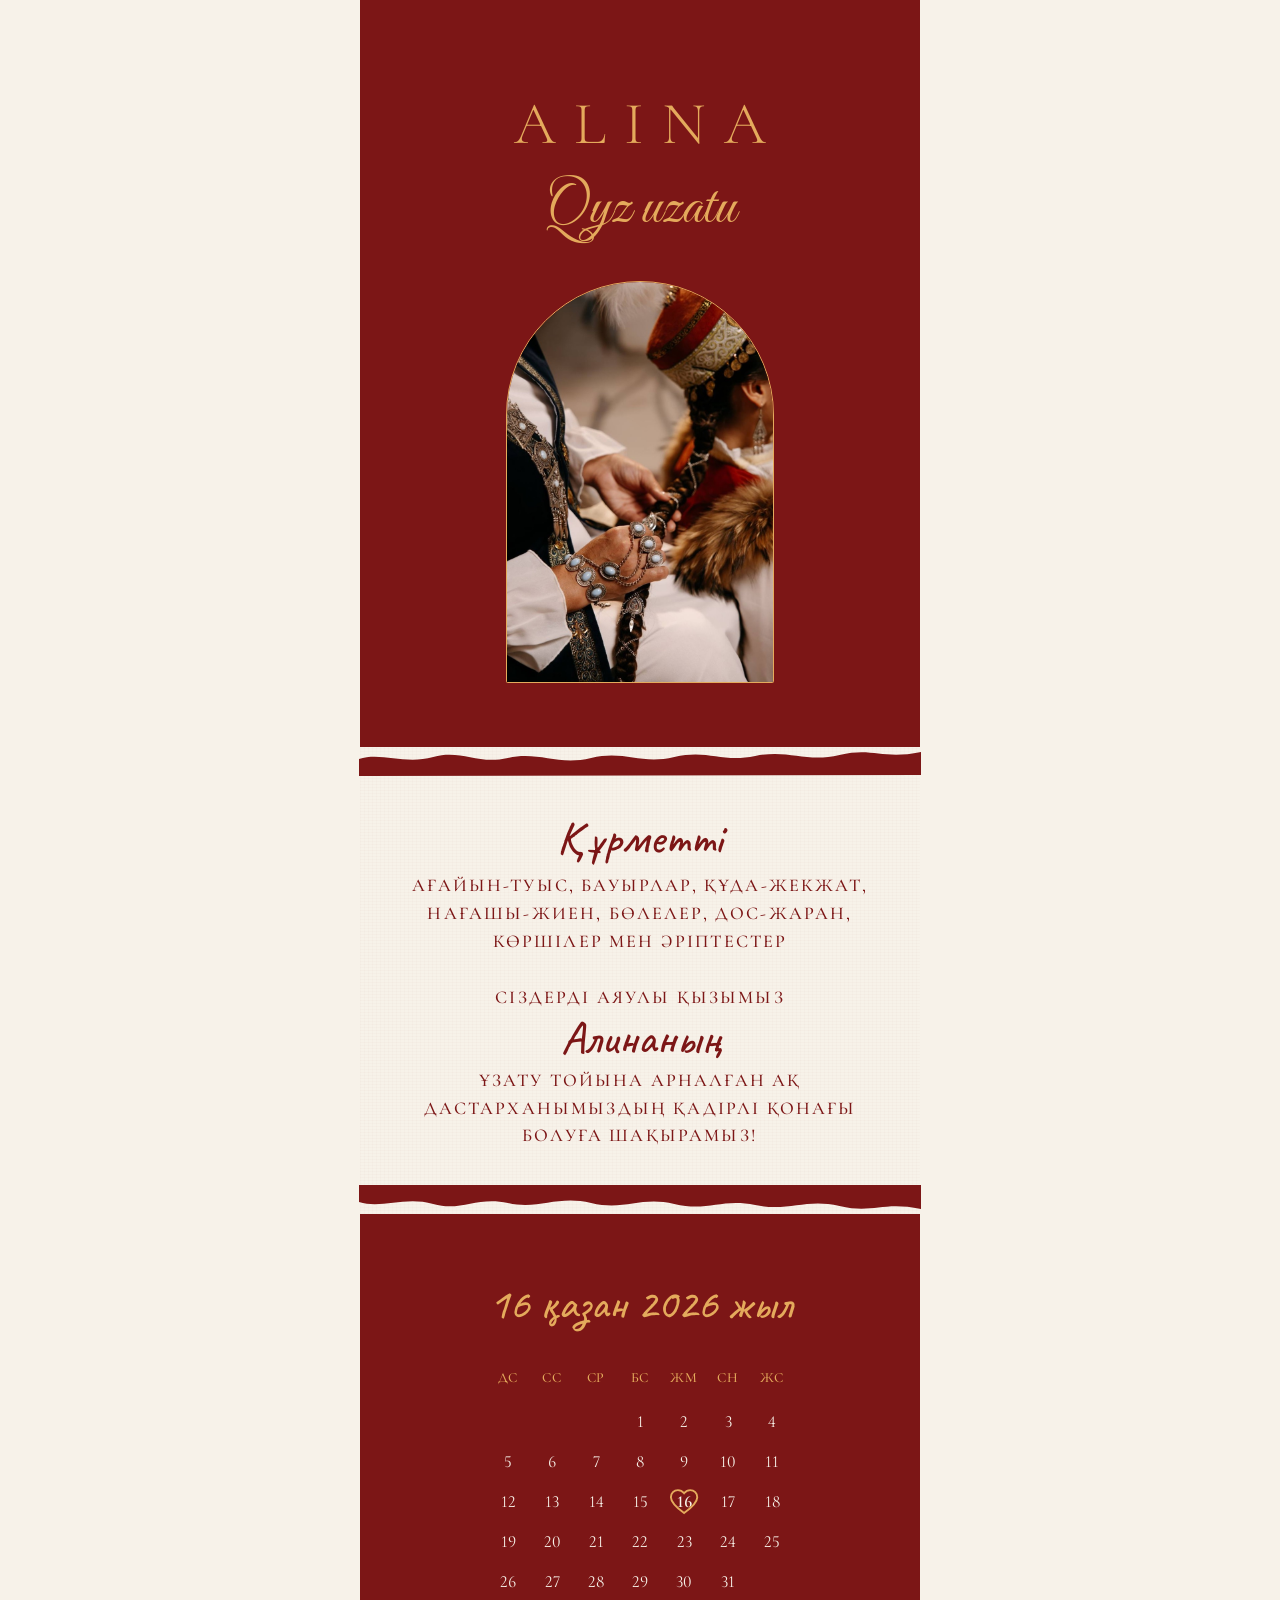
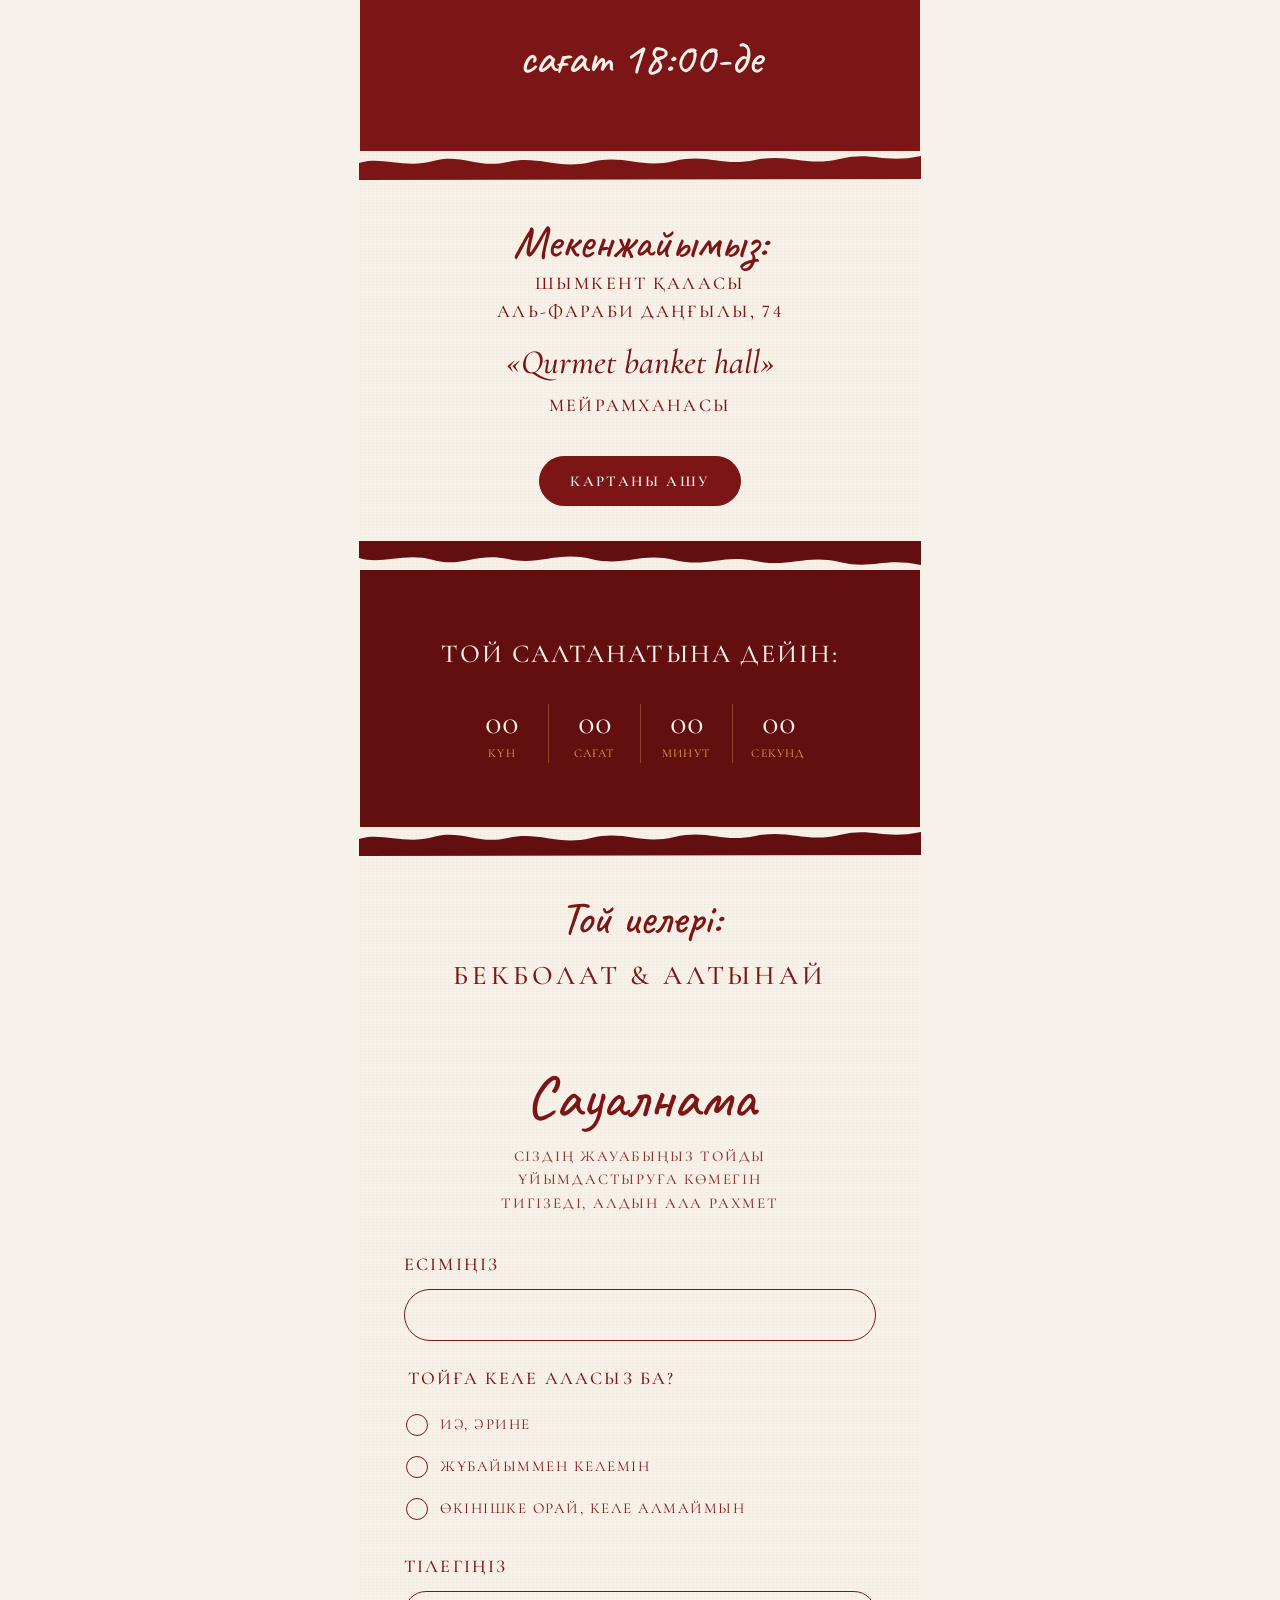
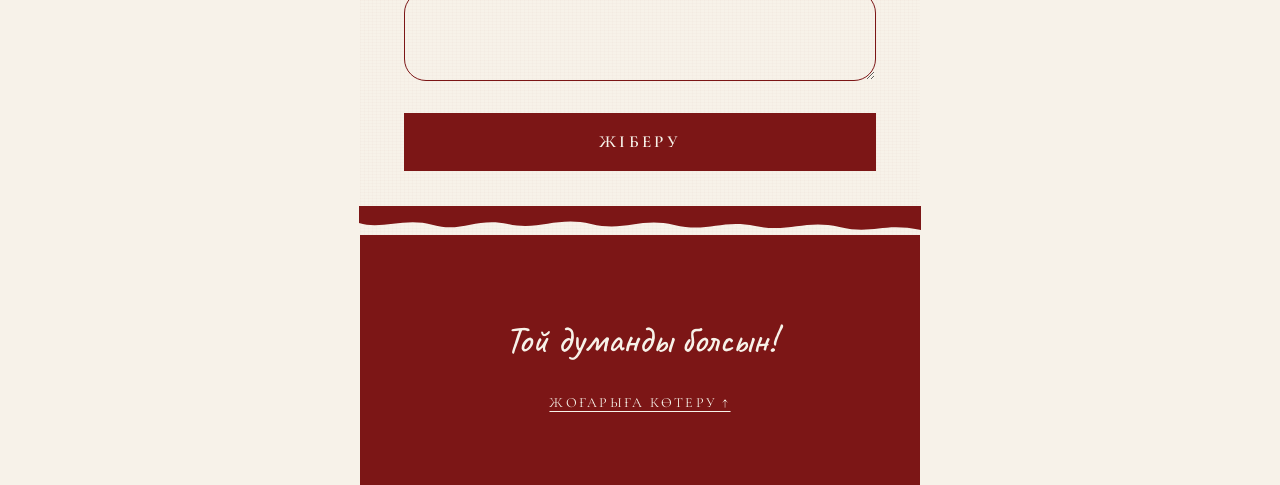
==== commit 3a101065: "Первый экран латиницей, имя золотое, каллиграфия Great Vibes — как в шаблоне" ====
--- a/index.html
+++ b/index.html
@@ -14,7 +14,7 @@
 
 <link rel="preconnect" href="https://fonts.googleapis.com">
 <link rel="preconnect" href="https://fonts.gstatic.com" crossorigin>
-<link rel="stylesheet" href="https://fonts.googleapis.com/css2?family=Cormorant+Infant:ital,wght@0,300;0,400;0,500;0,600;0,700;1,400;1,600&family=Caveat:wght@400;600;700&display=swap">
+<link rel="stylesheet" href="https://fonts.googleapis.com/css2?family=Cormorant+Infant:ital,wght@0,300;0,400;0,500;0,600;0,700;1,400;1,600&family=Caveat:wght@400;600;700&family=Great+Vibes&display=swap">
 <link rel="stylesheet" href="assets/style.css">
 </head>
 <body>
@@ -22,7 +22,7 @@
 <!-- ══ 1. Бірінші экран ══════════════════════════════════════ -->
 <section class="s wine hero">
   <h1 class="bride" id="bride">Алина</h1>
-  <p class="script script--xl">қыз ұзату</p>
+  <p class="calligraphy" id="occasion">Qyz uzatu</p>
 
   <div class="arch" id="arch">
     <img id="photo" alt="" decoding="async">
--- a/assets/style.css
+++ b/assets/style.css
@@ -13,6 +13,9 @@
 
   --serif:  'Cormorant Infant', Georgia, 'Times New Roman', serif;
   --script: 'Caveat', 'Cormorant Infant', cursive;
+  /* Латиница на первом экране — можно взять настоящую каллиграфию:
+     Great Vibes покрывает только латиницу, для казахской кириллицы он не годится. */
+  --calligraphy: 'Great Vibes', 'Caveat', cursive;
 
   --pad: clamp(22px, 7vw, 44px);
 }
@@ -109,13 +112,22 @@
   letter-spacing: .3em;
   text-indent: .3em;             /* компенсируем трекинг справа */
   text-transform: uppercase;
-  color: var(--cream);
-}
-.hero .script--xl { color: var(--gold); margin-top: 2px; }
+  color: var(--gold);          /* в шаблоне имя золотое, не кремовое */
+}
+
+.calligraphy {
+  margin: 4px 0 0;
+  font-family: var(--calligraphy);
+  font-weight: 400;
+  line-height: 1.15;
+  font-size: clamp(40px, 12.5vw, 58px);
+  color: var(--gold);
+}
 
 .arch {
-  width: min(64%, 250px);
-  aspect-ratio: 3 / 4;
+  /* пропорции = пропорции фото (853×1280), чтобы кроп ничего не срезал */
+  width: min(70%, 268px);
+  aspect-ratio: 2 / 3;
   margin: clamp(24px, 7vw, 38px) auto 0;
   border: 1px solid var(--gold);
   border-radius: 999px 999px 10px 10px;
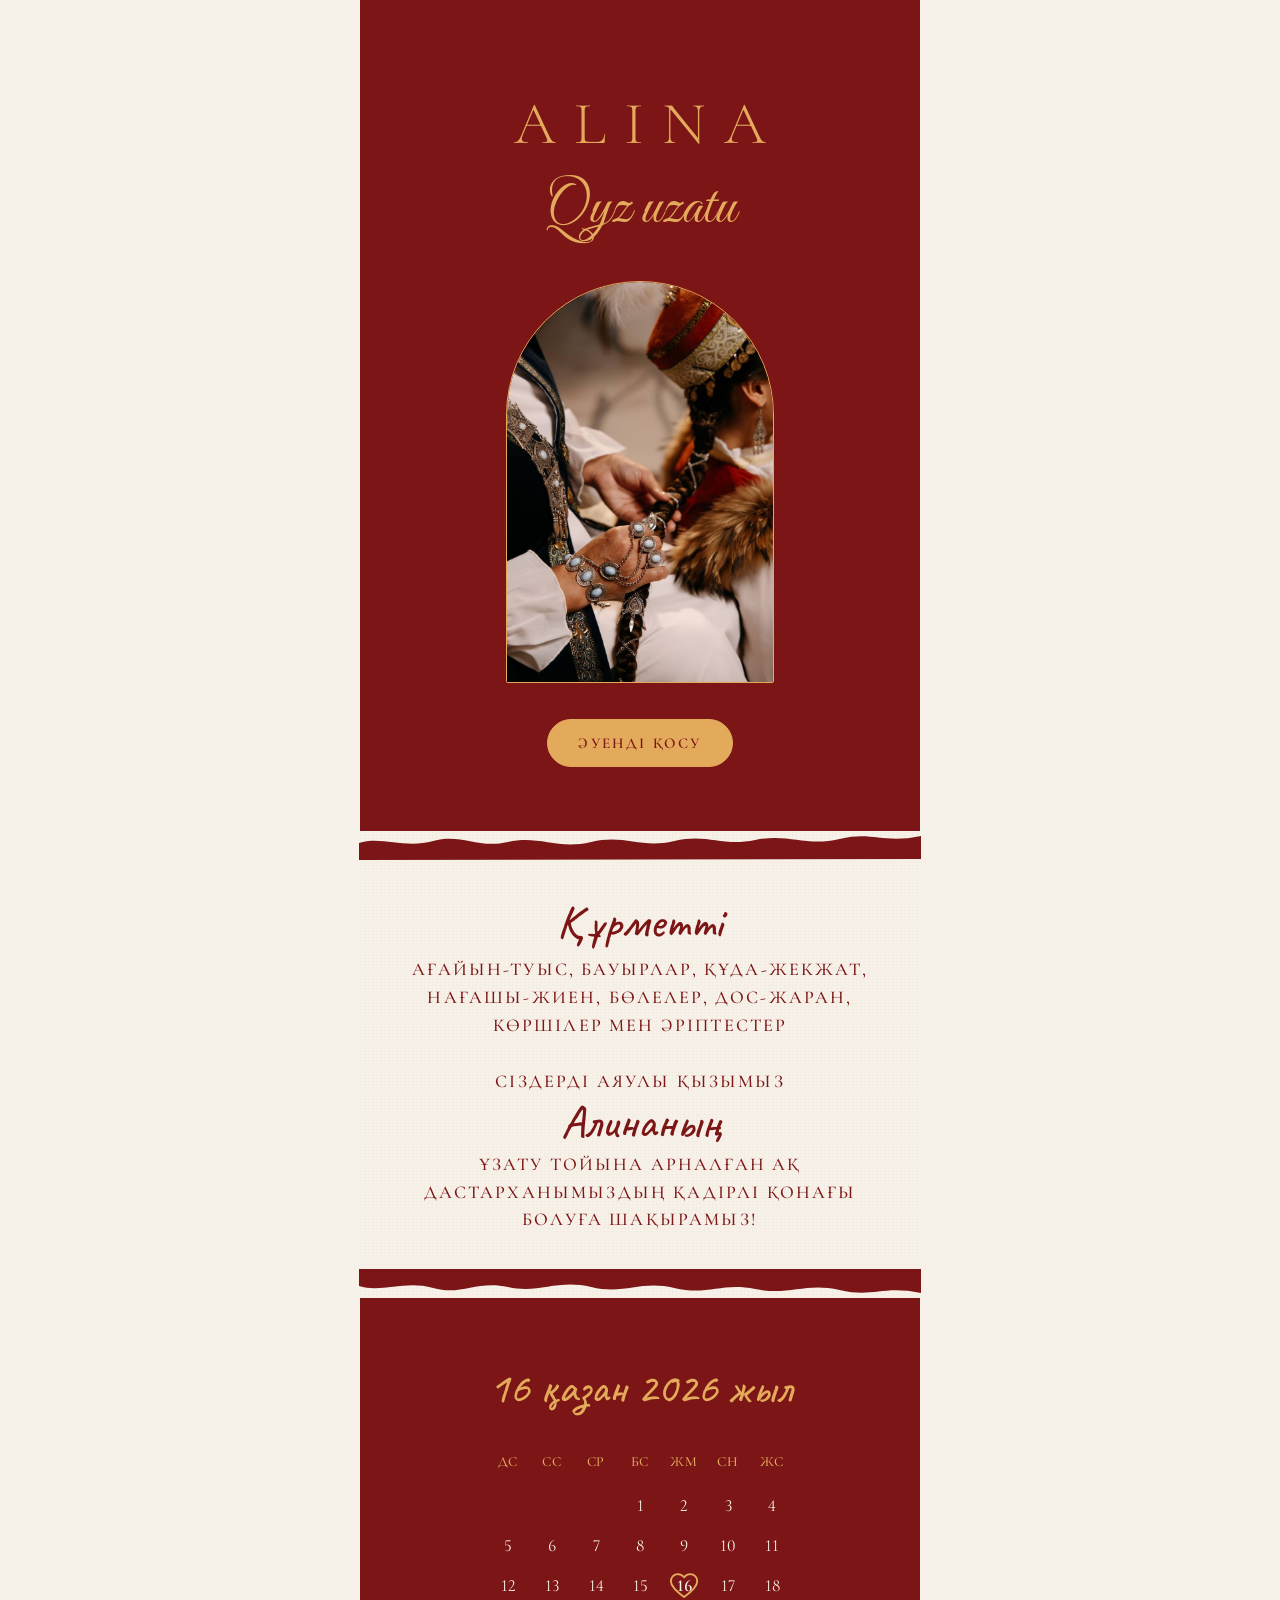
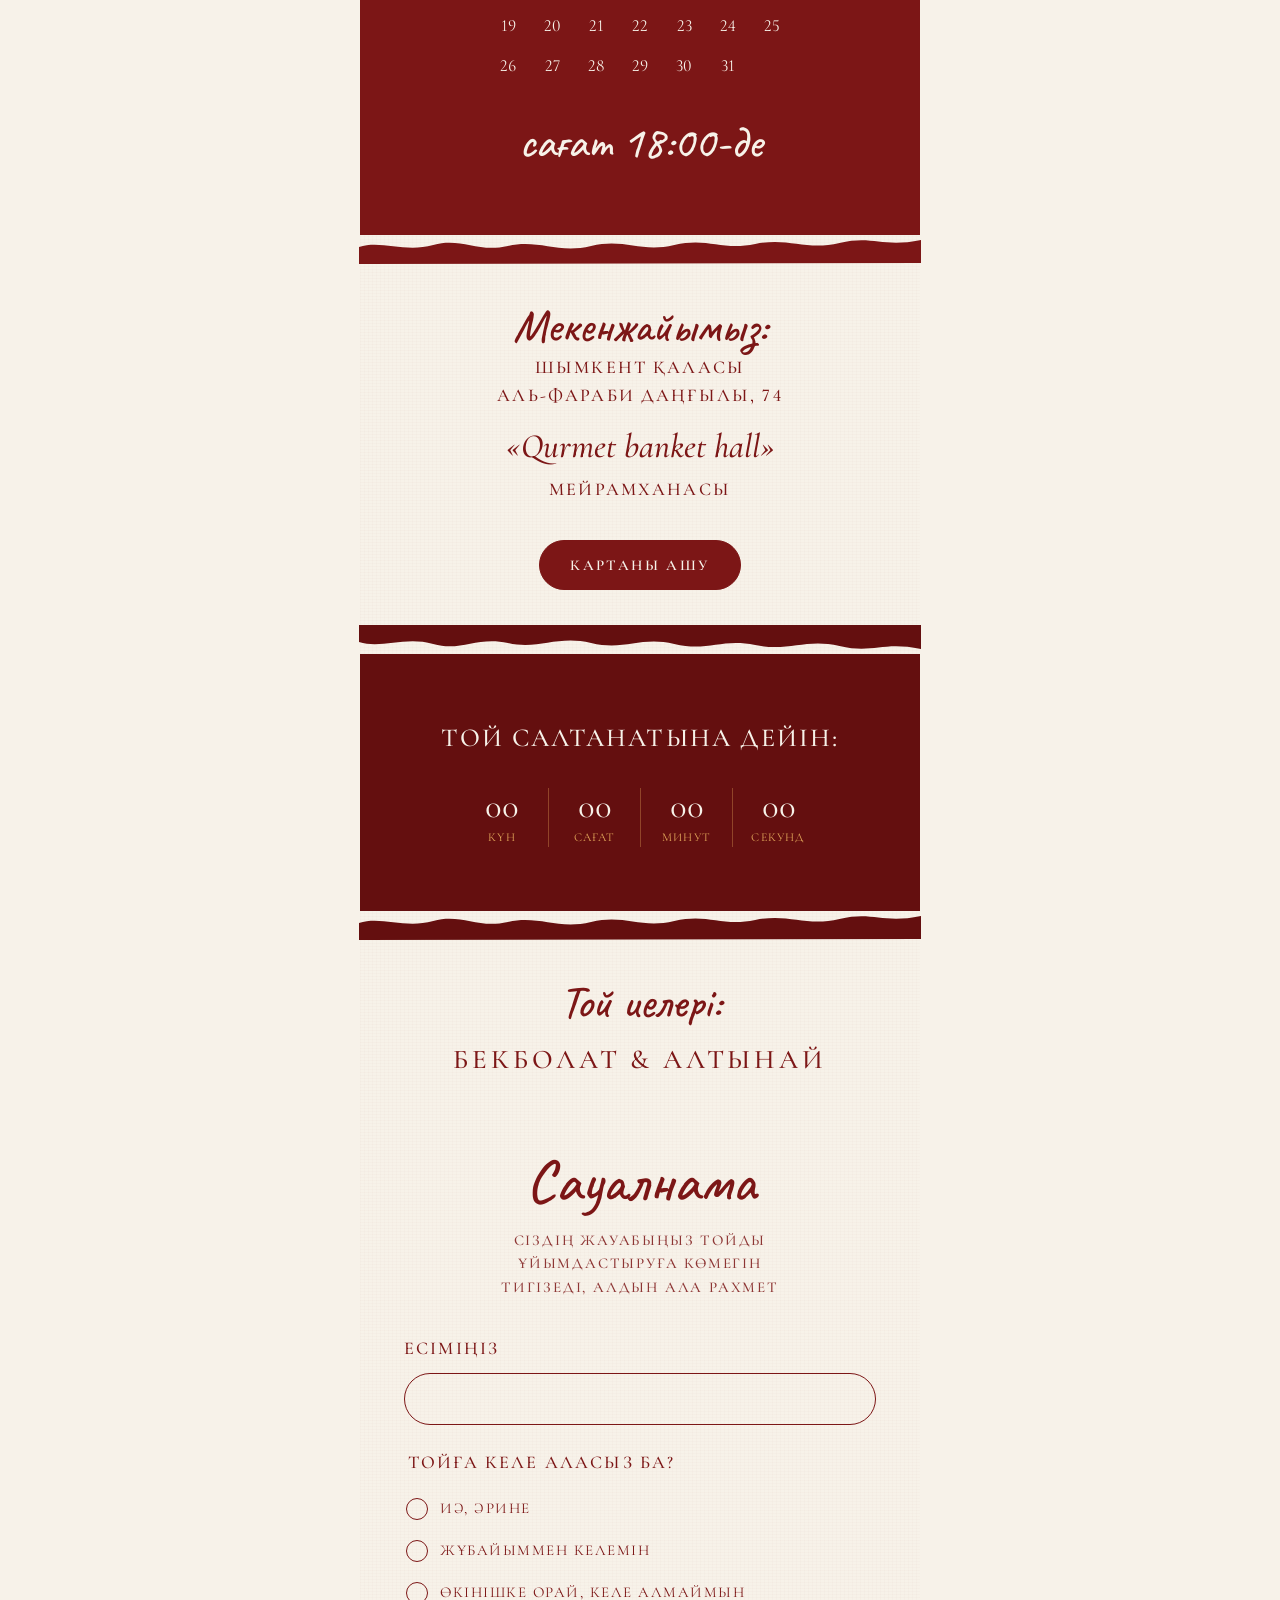
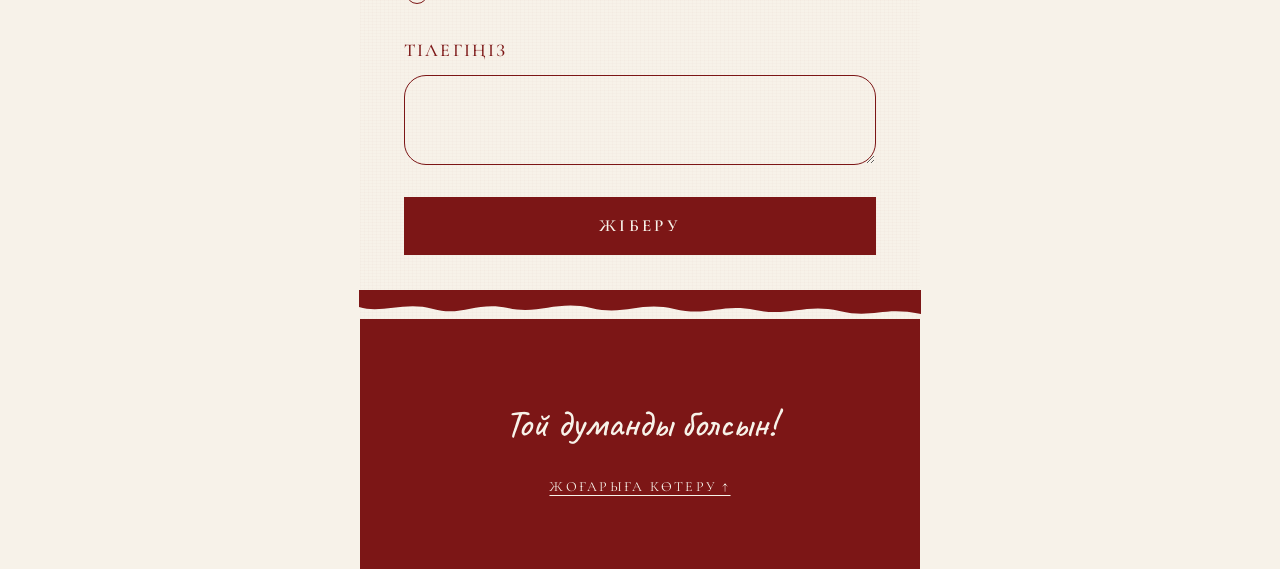
==== commit 0066ab30: "Убрал счётчик гостей: число выводится из варианта ответа" ====
--- a/index.html
+++ b/index.html
@@ -121,15 +121,6 @@
       <div id="f-answers"></div>
     </fieldset>
 
-    <div class="fld" id="f-guests-wrap" hidden>
-      <span class="caps">ҚОНАҚТАР САНЫ?</span>
-      <div class="counter">
-        <button type="button" id="g-minus" aria-label="Азайту">−</button>
-        <output id="g-val">1</output>
-        <button type="button" id="g-plus" aria-label="Көбейту">+</button>
-      </div>
-    </div>
-
     <label class="fld">
       <span class="caps">ТІЛЕГІҢІЗ</span>
       <textarea id="f-note" rows="3" maxlength="500"></textarea>
--- a/assets/style.css
+++ b/assets/style.css
@@ -312,30 +312,6 @@
 .opt input:focus-visible + .dot { box-shadow: 0 0 0 3px rgba(124, 22, 22, .2); }
 .opt .txt { letter-spacing: .1em; text-transform: uppercase; font-size: 15px; }
 
-/* Счётчик гостей */
-.counter { display: flex; align-items: center; gap: 16px; }
-.counter button {
-  width: 46px;
-  height: 46px;
-  border: 0;
-  background: none;
-  color: var(--wine);
-  font-family: var(--serif);
-  font-size: 30px;
-  line-height: 1;
-  cursor: pointer;
-}
-.counter output {
-  display: grid;
-  place-items: center;
-  width: 84px;
-  height: 52px;
-  border: 1px solid var(--wine);
-  border-radius: 999px;
-  font-size: 20px;
-  font-variant-numeric: tabular-nums;
-}
-
 .send {
   width: 100%;
   min-height: 58px;
